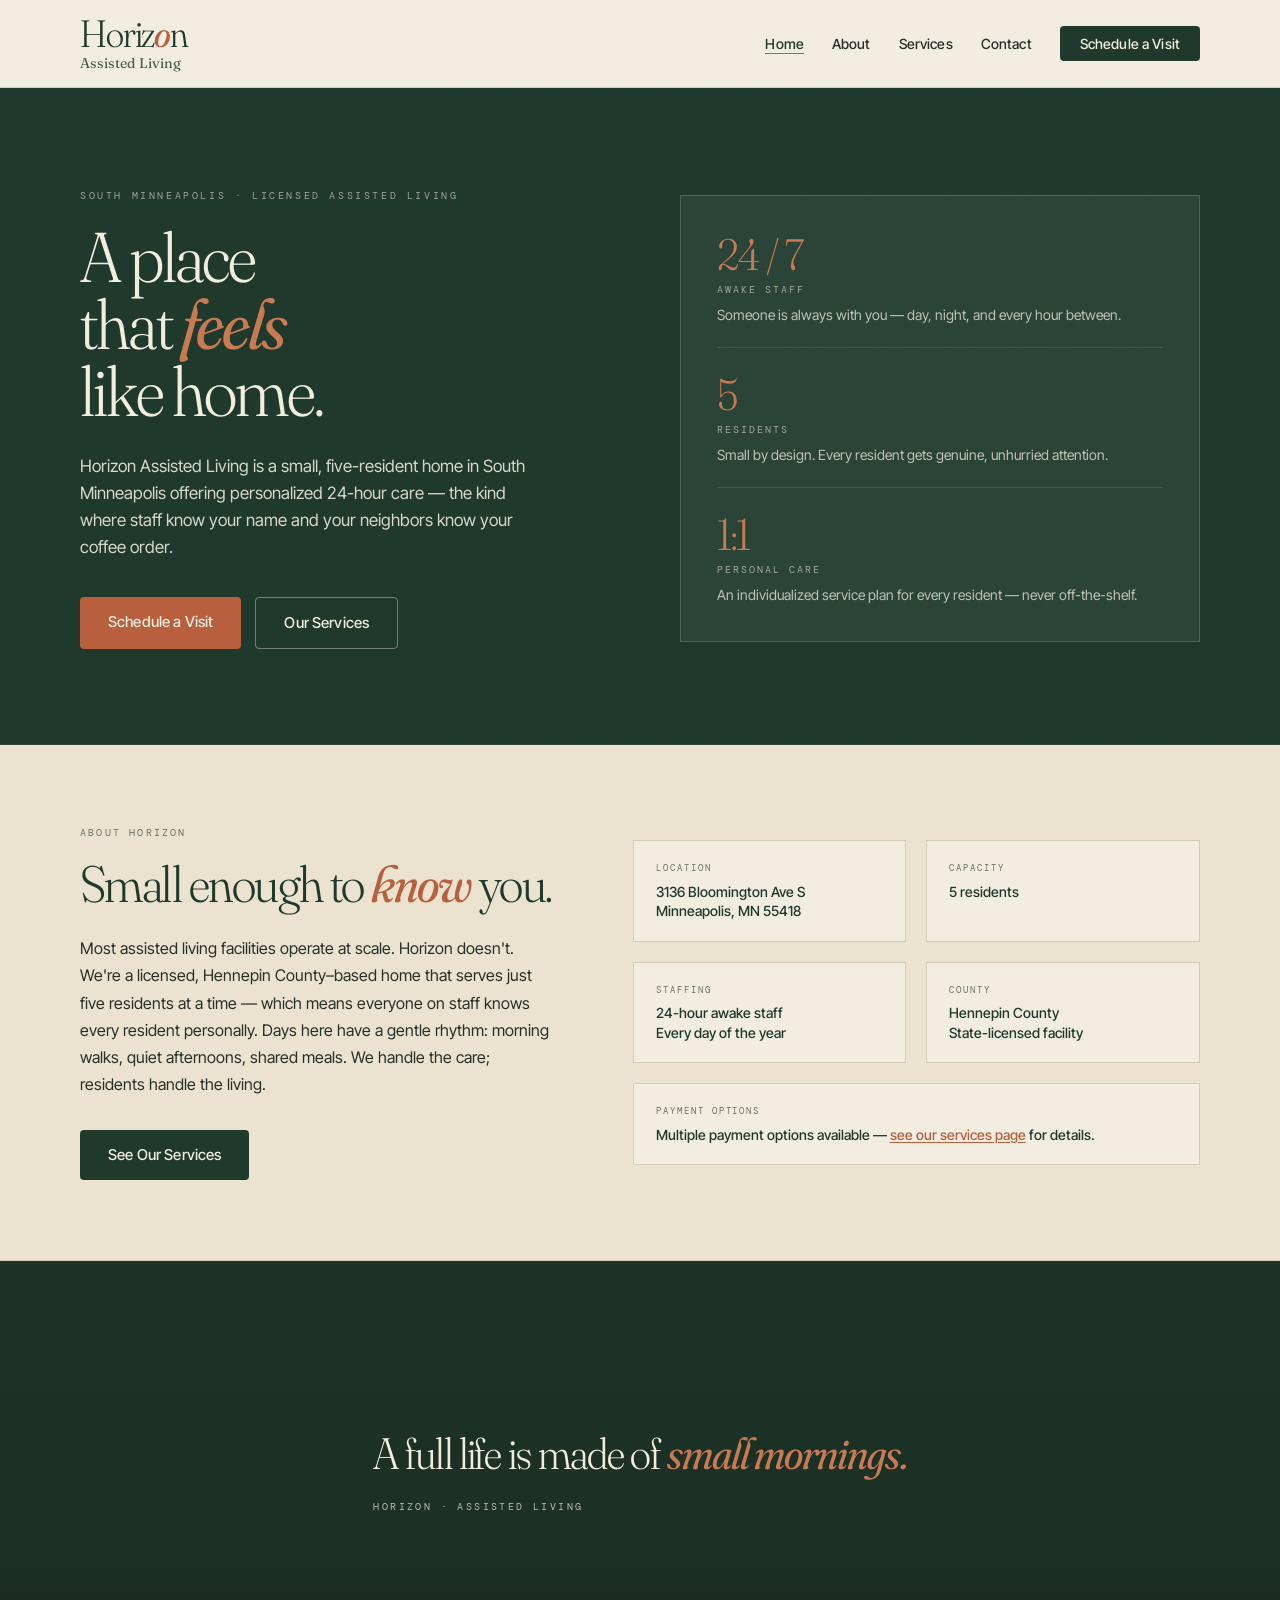
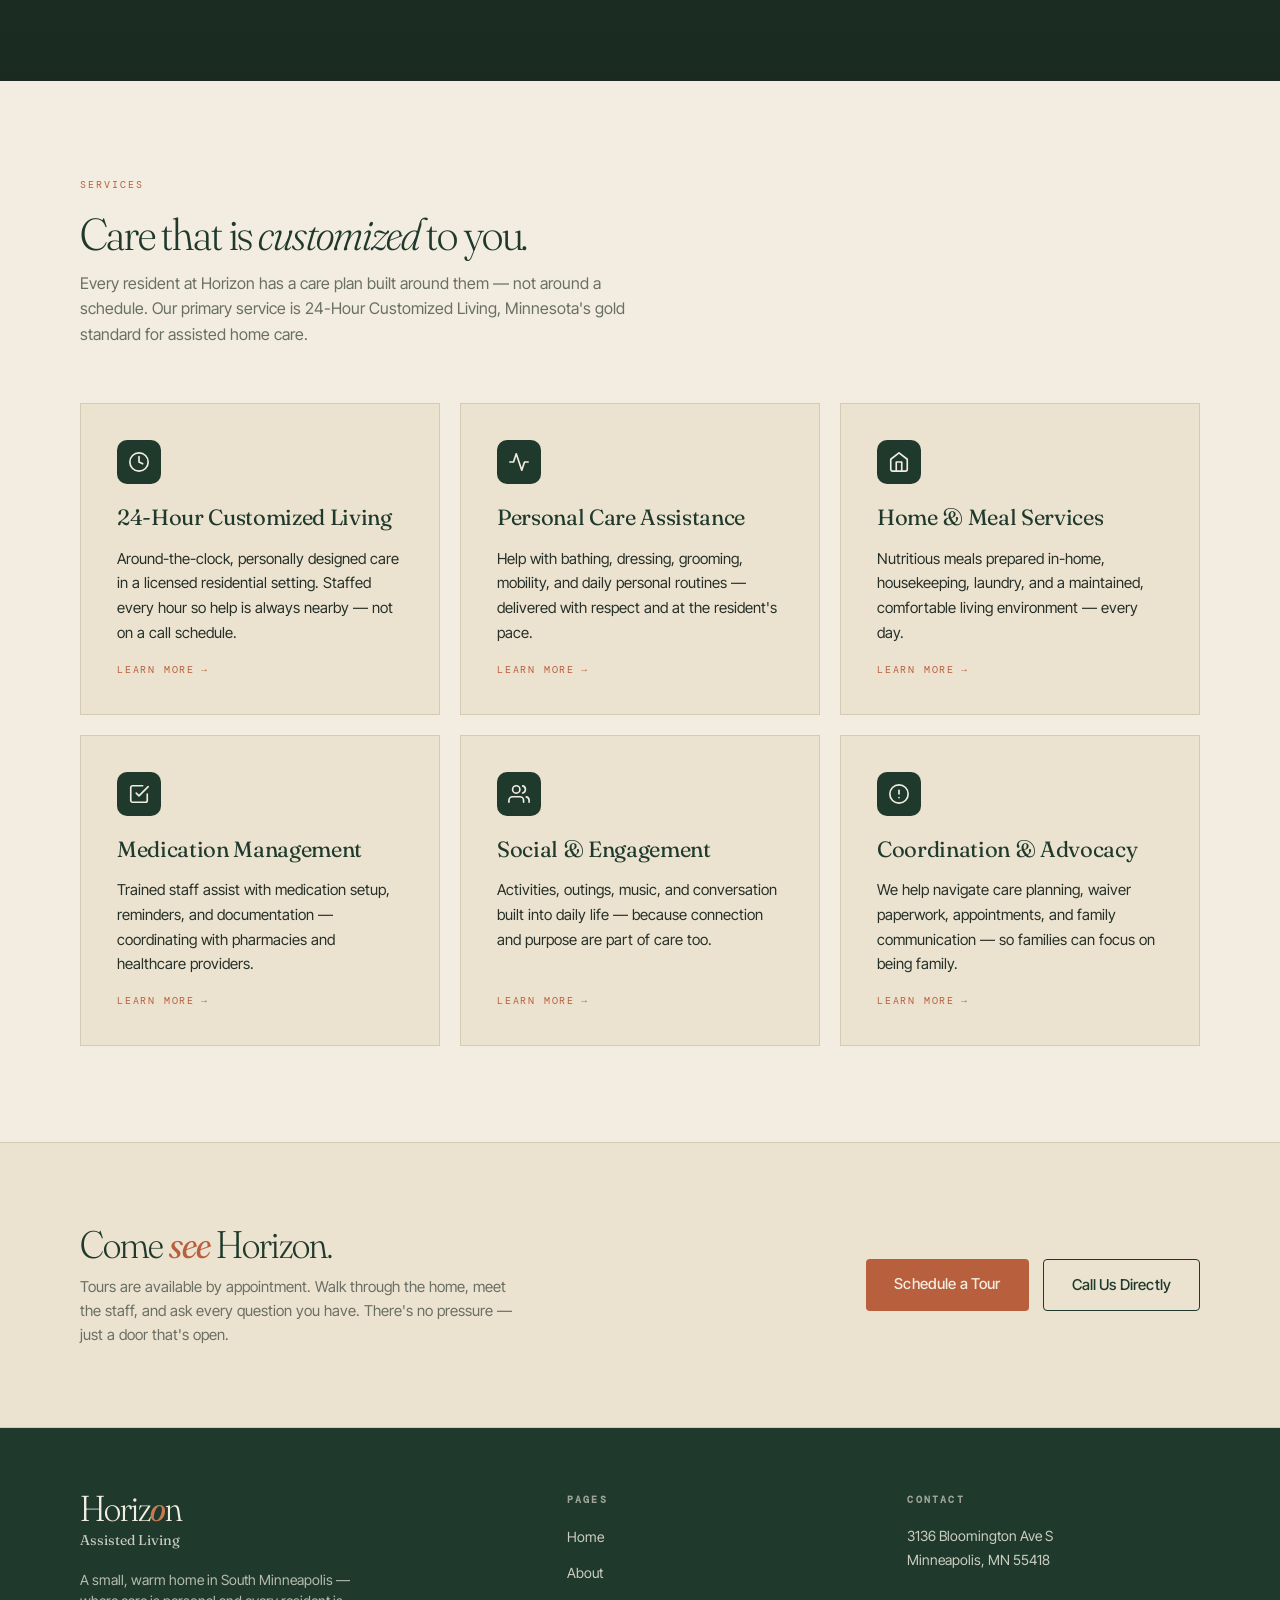
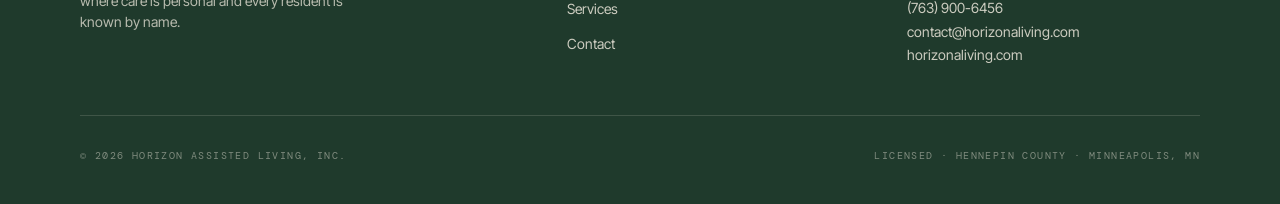
==== index.html @ 4b6ddafa "Horizon Assisted Living website — home, about, services, contact" ====
<!doctype html>
<html lang="en">
<head>
  <meta charset="utf-8" />
  <meta name="viewport" content="width=device-width, initial-scale=1" />

  <!-- Primary Meta Tags -->
  <title>Horizon Assisted Living | 24-Hour Care · South Minneapolis</title>
  <meta name="description" content="Small assisted living home in South Minneapolis offering 24-hour customized care for 5 residents. Licensed, accepting CADI, EW, BI waivers and private pay. Schedule a tour today." />
  <meta name="keywords" content="assisted living Minneapolis, assisted living South Minneapolis, 24 hour customized living, CADI waiver assisted living, Elderly Waiver Minneapolis, Brain Injury waiver assisted living, small assisted living home, Hennepin County assisted living, senior care Minneapolis" />
  <meta name="author" content="Horizon Assisted Living" />
  <meta name="robots" content="index, follow, max-image-preview:large" />
  <link rel="canonical" href="https://horizonaliving.com/" />

  <!-- Open Graph / Facebook -->
  <meta property="og:type" content="website" />
  <meta property="og:url" content="https://horizonaliving.com/" />
  <meta property="og:title" content="Horizon Assisted Living — A Place Called Home in South Minneapolis" />
  <meta property="og:description" content="A small, licensed assisted living home in South Minneapolis. 24-hour customized living for 5 residents with personalized care. CADI, EW, BI waivers accepted." />
  <meta property="og:image" content="https://horizonaliving.com/og-image.jpg" />
  <meta property="og:image:width" content="1200" />
  <meta property="og:image:height" content="630" />
  <meta property="og:locale" content="en_US" />
  <meta property="og:site_name" content="Horizon Assisted Living" />

  <!-- Twitter -->
  <meta name="twitter:card" content="summary_large_image" />
  <meta name="twitter:url" content="https://horizonaliving.com/" />
  <meta name="twitter:title" content="Horizon Assisted Living — A Place Called Home" />
  <meta name="twitter:description" content="Small, licensed assisted living home in South Minneapolis. 24-hour customized care for 5 residents." />
  <meta name="twitter:image" content="https://horizonaliving.com/og-image.jpg" />

  <!-- Geo tags for local SEO -->
  <meta name="geo.region" content="US-MN" />
  <meta name="geo.placename" content="Minneapolis, Minnesota" />
  <meta name="geo.position" content="44.9778;-93.2650" />
  <meta name="ICBM" content="44.9778, -93.2650" />

  <!-- Theme color -->
  <meta name="theme-color" content="#1F3A2C" />

  <!-- Performance: preconnect to critical origins -->
  <link rel="preconnect" href="https://fonts.googleapis.com" />
  <link rel="preconnect" href="https://fonts.gstatic.com" crossorigin />
  <link rel="preconnect" href="https://images.unsplash.com" crossorigin />
  <link href="https://fonts.googleapis.com/css2?family=Fraunces:ital,opsz,wght@0,9..144,300;0,9..144,400;1,9..144,400&family=Inter+Tight:wght@300;400;500;600&family=DM+Mono:wght@400;500&display=swap" rel="stylesheet" />

  <link rel="stylesheet" href="css/styles.css" />
  <link rel="icon" href="data:image/svg+xml,<svg xmlns='http://www.w3.org/2000/svg' viewBox='0 0 32 32'><rect width='32' height='32' rx='6' fill='%231F3A2C'/><text x='50%25' y='50%25' dominant-baseline='central' text-anchor='middle' font-family='serif' font-size='14' font-weight='300' fill='%23F3EDE1' letter-spacing='-0.04em'>H<tspan font-style='italic' fill='%23C87A52'>A</tspan>L</text></svg>" />

  <!-- Schema.org Structured Data — LocalBusiness / AssistedLiving -->
  <script type="application/ld+json">
  {
    "@context": "https://schema.org",
    "@type": ["LocalBusiness", "MedicalBusiness"],
    "@id": "https://horizonaliving.com/#business",
    "name": "Horizon Assisted Living",
    "alternateName": "Horizon Assisted Living Inc.",
    "description": "A small, licensed assisted living home in South Minneapolis, Minnesota, offering 24-hour customized living services. Serving 5 residents with personalized, around-the-clock care. Accepting CADI, Elderly Waiver (EW), Brain Injury Waiver (BI), long-term care insurance, and private pay.",
    "url": "https://horizonaliving.com/",
    "telephone": "+1-763-900-6456",
    "email": "contact@horizonaliving.com",
    "priceRange": "$$",
    "image": "https://horizonaliving.com/og-image.jpg",
    "logo": "https://horizonaliving.com/logo.png",
    "address": {
      "@type": "PostalAddress",
      "streetAddress": "3136 Bloomington Ave S",
      "addressLocality": "Minneapolis",
      "addressRegion": "MN",
      "postalCode": "55418",
      "addressCountry": "US"
    },
    "geo": {
      "@type": "GeoCoordinates",
      "latitude": 44.9778,
      "longitude": -93.2650
    },
    "areaServed": [
      { "@type": "City", "name": "Minneapolis" },
      { "@type": "AdministrativeArea", "name": "Hennepin County" },
      { "@type": "State", "name": "Minnesota" }
    ],
    "openingHoursSpecification": [
      {
        "@type": "OpeningHoursSpecification",
        "dayOfWeek": ["Monday","Tuesday","Wednesday","Thursday","Friday","Saturday","Sunday"],
        "opens": "00:00",
        "closes": "23:59",
        "description": "24-hour staffing. Office inquiries Monday–Friday 8 AM – 5 PM."
      }
    ],
    "makesOffer": [
      {
        "@type": "Offer",
        "itemOffered": {
          "@type": "Service",
          "name": "24-Hour Customized Living",
          "description": "Around-the-clock, individualized assisted living care in a small licensed residential setting. Includes personal care, medication management, meals, housekeeping, and health monitoring."
        }
      }
    ],
    "paymentAccepted": "CADI Waiver, Elderly Waiver, Brain Injury Waiver, Long-Term Care Insurance, Private Pay",
    "sameAs": [
      "https://horizonaliving.com/"
    ]
  }
  </script>

  <!-- Breadcrumbs Schema -->
  <script type="application/ld+json">
  {
    "@context": "https://schema.org",
    "@type": "BreadcrumbList",
    "itemListElement": [
      {
        "@type": "ListItem",
        "position": 1,
        "name": "Home",
        "item": "https://horizonaliving.com/"
      }
    ]
  }
  </script>
</head>
<body class="page-body">

  <!-- ============ NAV ============ -->
  <nav class="nav">
    <div class="container">
      <a href="index.html" class="nav-logo" aria-label="Horizon Assisted Living — home">
        <div class="word">Horiz<em>o</em>n</div>
        <div class="sub">Assisted Living</div>
      </a>
      <ul class="nav-links" id="nav-links">
        <li><a href="index.html" class="active">Home</a></li>
        <li><a href="about.html">About</a></li>
        <li><a href="services.html">Services</a></li>
        <li><a href="contact.html">Contact</a></li>
        <li><a href="contact.html" class="nav-cta">Schedule a Visit</a></li>
      </ul>
      <button class="nav-toggle" id="nav-toggle" aria-label="Toggle menu" aria-expanded="false">
        <svg viewBox="0 0 24 24" fill="none" stroke="currentColor" stroke-width="2" stroke-linecap="round">
          <line x1="3" y1="6" x2="21" y2="6"/>
          <line x1="3" y1="12" x2="21" y2="12"/>
          <line x1="3" y1="18" x2="21" y2="18"/>
        </svg>
      </button>
    </div>
  </nav>

  <!-- ============ HERO ============ -->
  <section class="hero">
    <div class="container">
      <div class="hero-inner">
        <div>
          <div class="hero-eyebrow">South Minneapolis · Licensed Assisted Living</div>
          <h1>A place<br/>that <em>feels</em><br/>like home.</h1>
          <p class="hero-body">Horizon Assisted Living is a small, five-resident home in South Minneapolis offering personalized 24-hour care — the kind where staff know your name and your neighbors know your coffee order.</p>
          <div class="hero-actions">
            <a href="contact.html" class="btn btn-primary">Schedule a Visit</a>
            <a href="services.html" class="btn btn-outline" style="border-color:rgba(243,237,225,0.4);color:var(--bone)">Our Services</a>
          </div>
        </div>
        <div class="hero-card">
          <div class="hero-stat">
            <div class="number">24 / 7</div>
            <div class="label">Awake Staff</div>
            <div class="desc">Someone is always with you — day, night, and every hour between.</div>
          </div>
          <div class="hero-stat">
            <div class="number">5</div>
            <div class="label">Residents</div>
            <div class="desc">Small by design. Every resident gets genuine, unhurried attention.</div>
          </div>
          <div class="hero-stat">
            <div class="number">1:1</div>
            <div class="label">Personal Care</div>
            <div class="desc">An individualized service plan for every resident — never off-the-shelf.</div>
          </div>
        </div>
      </div>
    </div>
  </section>

  <!-- ============ ABOUT STRIP ============ -->
  <section class="about-strip">
    <div class="container">
      <div class="about-grid">
        <div>
          <div class="eyebrow" style="margin-bottom:16px">About Horizon</div>
          <h2 class="about-heading">Small enough to <em>know</em> you.</h2>
          <p class="about-body">Most assisted living facilities operate at scale. Horizon doesn't. We're a licensed, Hennepin County–based home that serves just five residents at a time — which means everyone on staff knows every resident personally. Days here have a gentle rhythm: morning walks, quiet afternoons, shared meals. We handle the care; residents handle the living.</p>
          <a href="services.html" class="btn btn-forest">See Our Services</a>
        </div>
        <div class="about-details">
          <div class="detail-block">
            <div class="d-label">Location</div>
            <div class="d-val">3136 Bloomington Ave S<br/>Minneapolis, MN 55418</div>
          </div>
          <div class="detail-block">
            <div class="d-label">Capacity</div>
            <div class="d-val">5 residents</div>
          </div>
          <div class="detail-block">
            <div class="d-label">Staffing</div>
            <div class="d-val">24-hour awake staff<br/>Every day of the year</div>
          </div>
          <div class="detail-block">
            <div class="d-label">County</div>
            <div class="d-val">Hennepin County<br/>State-licensed facility</div>
          </div>
          <div class="detail-block" style="grid-column:span 2">
            <div class="d-label">Payment Options</div>
            <div class="d-val">Multiple payment options available — <a href="services.html#waivers" style="color:var(--terracotta);text-decoration:underline;text-underline-offset:2px">see our services page</a> for details.</div>
          </div>
        </div>
      </div>
    </div>
  </section>

  <!-- ============ FEATURE PHOTO ============ -->
  <section class="photo-feature" aria-label="Horizon's approach to care">
    <div class="container">
      <p class="feature-quote">A full life is made of <em>small mornings.</em></p>
      <p class="feature-attr">Horizon · Assisted Living</p>
    </div>
  </section>

  <!-- ============ SERVICES ============ -->
  <section class="services-section">
    <div class="container">
      <div class="section-label">
        <span class="num">Services</span>
      </div>
      <h2 class="section-title">Care that is <em>customized</em> to you.</h2>
      <p class="section-sub">Every resident at Horizon has a care plan built around them — not around a schedule. Our primary service is 24-Hour Customized Living, Minnesota's gold standard for assisted home care.</p>
      <div class="services-grid">

        <div class="service-card">
          <div class="sc-icon">
            <svg viewBox="0 0 24 24" fill="none" stroke="#F3EDE1" stroke-width="1.8" stroke-linecap="round" stroke-linejoin="round">
              <circle cx="12" cy="12" r="10"/>
              <polyline points="12 6 12 12 16 14"/>
            </svg>
          </div>
          <h3>24-Hour Customized Living</h3>
          <p>Around-the-clock, personally designed care in a licensed residential setting. Staffed every hour so help is always nearby — not on a call schedule.</p>
          <a href="services.html" class="sc-link">Learn more <span>→</span></a>
        </div>

        <div class="service-card">
          <div class="sc-icon">
            <svg viewBox="0 0 24 24" fill="none" stroke="#F3EDE1" stroke-width="1.8" stroke-linecap="round" stroke-linejoin="round">
              <path d="M22 12h-4l-3 9L9 3l-3 9H2"/>
            </svg>
          </div>
          <h3>Personal Care Assistance</h3>
          <p>Help with bathing, dressing, grooming, mobility, and daily personal routines — delivered with respect and at the resident's pace.</p>
          <a href="services.html" class="sc-link">Learn more <span>→</span></a>
        </div>

        <div class="service-card">
          <div class="sc-icon">
            <svg viewBox="0 0 24 24" fill="none" stroke="#F3EDE1" stroke-width="1.8" stroke-linecap="round" stroke-linejoin="round">
              <path d="M3 9l9-7 9 7v11a2 2 0 0 1-2 2H5a2 2 0 0 1-2-2z"/>
              <polyline points="9 22 9 12 15 12 15 22"/>
            </svg>
          </div>
          <h3>Home & Meal Services</h3>
          <p>Nutritious meals prepared in-home, housekeeping, laundry, and a maintained, comfortable living environment — every day.</p>
          <a href="services.html" class="sc-link">Learn more <span>→</span></a>
        </div>

        <div class="service-card">
          <div class="sc-icon">
            <svg viewBox="0 0 24 24" fill="none" stroke="#F3EDE1" stroke-width="1.8" stroke-linecap="round" stroke-linejoin="round">
              <path d="M9 11l3 3L22 4"/>
              <path d="M21 12v7a2 2 0 0 1-2 2H5a2 2 0 0 1-2-2V5a2 2 0 0 1 2-2h11"/>
            </svg>
          </div>
          <h3>Medication Management</h3>
          <p>Trained staff assist with medication setup, reminders, and documentation — coordinating with pharmacies and healthcare providers.</p>
          <a href="services.html" class="sc-link">Learn more <span>→</span></a>
        </div>

        <div class="service-card">
          <div class="sc-icon">
            <svg viewBox="0 0 24 24" fill="none" stroke="#F3EDE1" stroke-width="1.8" stroke-linecap="round" stroke-linejoin="round">
              <path d="M17 21v-2a4 4 0 0 0-4-4H5a4 4 0 0 0-4 4v2"/>
              <circle cx="9" cy="7" r="4"/>
              <path d="M23 21v-2a4 4 0 0 0-3-3.87"/>
              <path d="M16 3.13a4 4 0 0 1 0 7.75"/>
            </svg>
          </div>
          <h3>Social & Engagement</h3>
          <p>Activities, outings, music, and conversation built into daily life — because connection and purpose are part of care too.</p>
          <a href="services.html" class="sc-link">Learn more <span>→</span></a>
        </div>

        <div class="service-card">
          <div class="sc-icon">
            <svg viewBox="0 0 24 24" fill="none" stroke="#F3EDE1" stroke-width="1.8" stroke-linecap="round" stroke-linejoin="round">
              <circle cx="12" cy="12" r="10"/>
              <line x1="12" y1="8" x2="12" y2="12"/>
              <line x1="12" y1="16" x2="12.01" y2="16"/>
            </svg>
          </div>
          <h3>Coordination & Advocacy</h3>
          <p>We help navigate care planning, waiver paperwork, appointments, and family communication — so families can focus on being family.</p>
          <a href="services.html" class="sc-link">Learn more <span>→</span></a>
        </div>

      </div>
    </div>
  </section>

  <!-- ============ CTA ============ -->
  <section class="cta-band">
    <div class="container">
      <div class="cta-band-inner">
        <div>
          <h2>Come <em>see</em> Horizon.</h2>
          <p>Tours are available by appointment. Walk through the home, meet the staff, and ask every question you have. There's no pressure — just a door that's open.</p>
        </div>
        <div class="cta-band-actions">
          <a href="contact.html" class="btn btn-primary">Schedule a Tour</a>
          <a href="tel:7639006456" class="btn btn-outline">Call Us Directly</a>
        </div>
      </div>
    </div>
  </section>

  <!-- ============ FOOTER ============ -->
  <footer class="site-footer">
    <div class="container">
      <div class="footer-grid">
        <div class="footer-logo">
          <div class="word">Horiz<em>o</em>n</div>
          <div class="sub">Assisted Living</div>
          <p class="tagline">A small, warm home in South Minneapolis — where care is personal and every resident is known by name.</p>
        </div>
        <div class="footer-col">
          <h4>Pages</h4>
          <ul>
            <li><a href="index.html">Home</a></li>
            <li><a href="about.html">About</a></li>
            <li><a href="services.html">Services</a></li>
            <li><a href="contact.html">Contact</a></li>
          </ul>
        </div>
        <div class="footer-col">
          <h4>Contact</h4>
          <address>
            3136 Bloomington Ave S<br/>
            Minneapolis, MN 55418<br/>
            <br/>
            <a href="tel:7639006456">(763) 900-6456</a><br/>
            <a href="mailto:contact@horizonaliving.com">contact@horizonaliving.com</a><br/>
            <a href="https://horizonaliving.com">horizonaliving.com</a>
          </address>
        </div>
      </div>
      <div class="footer-bottom">
        <span>© 2026 Horizon Assisted Living, Inc.</span>
        <span>Licensed · Hennepin County · Minneapolis, MN</span>
      </div>
    </div>
  </footer>

  <script src="js/main.js"></script>
</body>
</html>
---- css/styles.css ----
/* ============================================================
   Horizon Assisted Living — Shared Styles
   ============================================================ */

/* Fonts loaded via <link> in HTML head for performance */

/* ——— Tokens ——— */
:root {
  --forest:     #1F3A2C;
  --forest-2:   #2A4D3A;
  --moss:       #5F7A5F;
  --sage:       #8AA084;
  --terracotta: #B85F3D;
  --clay:       #C87A52;
  --bone:       #F3EDE1;
  --cream:      #EBE2CF;
  --sand:       #DDCEB1;
  --ink:        #17201A;
  --char:       #263028;
  --mute:       #6A6F64;
  --line:       #D5CAB4;

  --font-display: 'Fraunces', serif;
  --font-body:    'Inter Tight', system-ui, sans-serif;
  --font-mono:    'DM Mono', monospace;
  --display-opsz: "opsz" 144, "SOFT" 50;

  --radius: 4px;
  --max-w: 1200px;
  --nav-h: 88px;
}

/* ——— Reset ——— */
*, *::before, *::after { box-sizing: border-box; margin: 0; padding: 0; }
html { scroll-behavior: smooth; }
body {
  font-family: var(--font-body);
  background: var(--bone);
  color: var(--ink);
  -webkit-font-smoothing: antialiased;
  line-height: 1.6;
}
img { display: block; max-width: 100%; }
a { color: inherit; text-decoration: none; }

/* ——— Layout ——— */
.container {
  max-width: var(--max-w);
  margin: 0 auto;
  padding: 0 40px;
}

/* ——— Nav ——— */
.nav {
  position: fixed;
  top: 0; left: 0; right: 0;
  height: var(--nav-h);
  background: var(--bone);
  border-bottom: 1px solid var(--line);
  z-index: 100;
  display: flex;
  align-items: center;
}
.nav .container {
  width: 100%;
  display: flex;
  align-items: center;
  justify-content: space-between;
}
.nav-logo {
  display: flex;
  flex-direction: column;
  align-items: flex-start;
  line-height: 1;
  color: var(--forest);
}
.nav-logo .word {
  font-family: var(--font-display);
  font-weight: 300;
  font-size: 38px;
  letter-spacing: -0.03em;
  font-variation-settings: var(--display-opsz);
  line-height: 0.9;
}
.nav-logo .word em {
  font-style: italic;
  font-weight: 400;
  color: var(--terracotta);
}
.nav-logo .sub {
  font-family: var(--font-display);
  font-weight: 400;
  font-size: 14px;
  letter-spacing: 0.005em;
  opacity: 0.82;
  margin-top: 4px;
}
.nav-links {
  display: flex;
  align-items: center;
  gap: 28px;
  list-style: none;
}
.nav-links a {
  font-size: 14px;
  font-weight: 500;
  letter-spacing: 0.01em;
  color: var(--char);
  transition: color 0.15s;
}
.nav-links a:hover,
.nav-links a.active { color: var(--forest); }
.nav-links a.active {
  border-bottom: 1.5px solid var(--terracotta);
  padding-bottom: 1px;
}
.nav-cta {
  background: var(--forest);
  color: var(--bone) !important;
  padding: 9px 20px;
  border-radius: var(--radius);
  font-weight: 500;
  font-size: 14px;
  transition: background 0.15s;
}
.nav-cta:hover { background: var(--forest-2) !important; color: var(--bone); }

/* ——— Page offset ——— */
.page-body { padding-top: var(--nav-h); }

/* ——— Eyebrow / label ——— */
.eyebrow {
  font-family: var(--font-mono);
  font-size: 10px;
  letter-spacing: 0.22em;
  text-transform: uppercase;
  color: var(--mute);
}

/* ——— Buttons ——— */
.btn {
  display: inline-block;
  font-family: var(--font-body);
  font-weight: 500;
  font-size: 15px;
  letter-spacing: 0.01em;
  padding: 13px 28px;
  border-radius: var(--radius);
  transition: background 0.15s, color 0.15s;
  cursor: pointer;
  border: none;
}
.btn-primary {
  background: var(--terracotta);
  color: var(--bone);
}
.btn-primary:hover { background: #a35234; }
.btn-forest {
  background: var(--forest);
  color: var(--bone);
}
.btn-forest:hover { background: var(--forest-2); }
.btn-outline {
  background: transparent;
  border: 1.5px solid var(--forest);
  color: var(--forest);
}
.btn-outline:hover { background: var(--forest); color: var(--bone); }

/* ——— Section headings ——— */
.section-label {
  display: flex;
  align-items: center;
  gap: 14px;
  margin-bottom: 16px;
}
.section-label .num {
  font-family: var(--font-mono);
  font-size: 10px;
  letter-spacing: 0.2em;
  text-transform: uppercase;
  color: var(--terracotta);
}

/* ——— Footer ——— */
.site-footer {
  background: var(--forest);
  color: var(--bone);
  padding: 64px 0 40px;
  margin-top: 0;
}
.footer-grid {
  display: grid;
  grid-template-columns: 1.5fr 1fr 1fr;
  gap: 48px;
  padding-bottom: 48px;
  border-bottom: 1px solid rgba(243,237,225,0.15);
  margin-bottom: 32px;
}
.footer-logo .word {
  font-family: var(--font-display);
  font-weight: 300;
  font-variation-settings: var(--display-opsz);
  font-size: 36px;
  letter-spacing: -0.03em;
  line-height: 0.9;
}
.footer-logo .word em {
  font-style: italic;
  font-weight: 400;
  color: var(--clay);
}
.footer-logo .sub {
  font-family: var(--font-display);
  font-weight: 400;
  font-size: 14px;
  margin-top: 4px;
  opacity: 0.82;
}
.footer-logo .tagline {
  font-family: 'Inter Tight', sans-serif;
  font-size: 14px;
  line-height: 1.5;
  opacity: 0.72;
  margin-top: 18px;
  max-width: 280px;
}
.footer-col h4 {
  font-family: var(--font-mono);
  font-size: 10px;
  letter-spacing: 0.22em;
  text-transform: uppercase;
  opacity: 0.6;
  margin-bottom: 16px;
}
.footer-col ul { list-style: none; }
.footer-col ul li { margin-bottom: 10px; }
.footer-col ul a {
  font-size: 14px;
  opacity: 0.82;
  transition: opacity 0.15s;
}
.footer-col ul a:hover { opacity: 1; }
.footer-col address {
  font-style: normal;
  font-size: 14px;
  line-height: 1.7;
  opacity: 0.82;
}
.footer-col address a { opacity: 1; }
.footer-bottom {
  display: flex;
  justify-content: space-between;
  align-items: center;
  font-family: var(--font-mono);
  font-size: 10px;
  letter-spacing: 0.14em;
  text-transform: uppercase;
  opacity: 0.45;
}

/* ——— Hero (homepage) ——— */
.hero {
  background: var(--forest);
  color: var(--bone);
  padding: 100px 0 96px;
  position: relative;
  overflow: hidden;
}
.hero::before {
  content: "";
  position: absolute;
  inset: 0;
  background-image:
    linear-gradient(90deg, var(--forest) 35%, rgba(31,58,44,0.82) 55%, rgba(31,58,44,0.5) 100%),
    url('https://images.unsplash.com/photo-1470229722913-7c0e2dbbafd3?w=1600&auto=format&fit=crop&q=80');
  background-size: cover;
  background-position: center right;
  opacity: 1;
  z-index: 0;
}
.hero > .container { position: relative; z-index: 1; }
.hero::after {
  content: "";
  position: absolute;
  bottom: 0; left: 0; right: 0;
  height: 1px;
  background: rgba(243,237,225,0.1);
  z-index: 1;
}
.hero-inner {
  display: grid;
  grid-template-columns: 1fr 1fr;
  gap: 80px;
  align-items: center;
}
.hero-eyebrow {
  font-family: var(--font-mono);
  font-size: 10px;
  letter-spacing: 0.26em;
  text-transform: uppercase;
  opacity: 0.6;
  margin-bottom: 20px;
}
.hero h1 {
  font-family: var(--font-display);
  font-weight: 300;
  font-variation-settings: var(--display-opsz);
  font-size: clamp(52px, 5.5vw, 80px);
  letter-spacing: -0.03em;
  line-height: 0.95;
  margin-bottom: 28px;
}
.hero h1 em {
  font-style: italic;
  font-weight: 400;
  color: var(--clay);
}
.hero-body {
  font-size: 17px;
  line-height: 1.6;
  opacity: 0.88;
  max-width: 460px;
  margin-bottom: 36px;
}
.hero-actions {
  display: flex;
  gap: 14px;
  flex-wrap: wrap;
}
.hero-card {
  background: rgba(255,255,255,0.05);
  border: 1px solid rgba(243,237,225,0.18);
  padding: 36px;
  display: flex;
  flex-direction: column;
  gap: 24px;
}
.hero-stat {
  padding-bottom: 22px;
  border-bottom: 1px solid rgba(243,237,225,0.12);
}
.hero-stat:last-child { border-bottom: none; padding-bottom: 0; }
.hero-stat .number {
  font-family: var(--font-display);
  font-weight: 300;
  font-size: 44px;
  letter-spacing: -0.03em;
  line-height: 1;
  color: var(--clay);
  font-variation-settings: var(--display-opsz);
}
.hero-stat .label {
  font-family: var(--font-mono);
  font-size: 10px;
  letter-spacing: 0.2em;
  text-transform: uppercase;
  opacity: 0.6;
  margin-top: 6px;
}
.hero-stat .desc {
  font-size: 14px;
  opacity: 0.75;
  margin-top: 6px;
  line-height: 1.5;
}

/* ——— About strip (homepage) ——— */
.about-strip {
  background: var(--cream);
  border-bottom: 1px solid var(--line);
  padding: 80px 0;
}
.about-grid {
  display: grid;
  grid-template-columns: 1fr 1.2fr;
  gap: 80px;
  align-items: center;
}
/* ——— Feature photo banner ——— */
.photo-feature {
  position: relative;
  min-height: 420px;
  background-color: var(--forest);
  background-image:
    linear-gradient(180deg, rgba(23,32,26,0.28) 0%, rgba(23,32,26,0.38) 65%, rgba(23,32,26,0.62) 100%),
    url('https://images.unsplash.com/photo-1519974719765-e6559eac2575?w=1800&auto=format&fit=crop&q=80');
  background-size: cover;
  background-position: center 35%;
  display: flex;
  align-items: center;
  color: var(--bone);
  overflow: hidden;
}
.photo-feature .container {
  padding-top: 72px;
  padding-bottom: 72px;
}
.photo-feature .feature-quote {
  max-width: 720px;
  font-family: var(--font-display);
  font-weight: 300;
  font-variation-settings: var(--display-opsz);
  font-size: clamp(28px, 3.5vw, 44px);
  letter-spacing: -0.025em;
  line-height: 1.15;
  margin-bottom: 20px;
}
.photo-feature .feature-quote em {
  font-style: italic;
  font-weight: 400;
  color: var(--clay);
}
.photo-feature .feature-attr {
  font-family: var(--font-mono);
  font-size: 10px;
  letter-spacing: 0.24em;
  text-transform: uppercase;
  opacity: 0.75;
}

/* ——— Contact page side photo ——— */
.contact-photo {
  position: relative;
  width: 100%;
  aspect-ratio: 4/5;
  min-height: 360px;
  background-color: var(--sand);
  background-image:
    linear-gradient(180deg, rgba(23,32,26,0) 60%, rgba(23,32,26,0.5) 100%),
    url('https://images.unsplash.com/photo-1501117716987-c8e1ecb210ae?w=1000&auto=format&fit=crop&q=80');
  background-size: cover;
  background-position: center;
  border: 1px solid var(--line);
  display: flex;
  align-items: flex-end;
  color: var(--bone);
  padding: 28px;
}
.contact-photo .cp-quote {
  font-family: var(--font-display);
  font-style: italic;
  font-weight: 400;
  font-variation-settings: var(--display-opsz);
  font-size: 22px;
  line-height: 1.3;
  text-shadow: 0 2px 20px rgba(23,32,26,0.85);
}
.about-heading {
  font-family: var(--font-display);
  font-weight: 300;
  font-variation-settings: var(--display-opsz);
  font-size: clamp(36px, 4vw, 56px);
  letter-spacing: -0.03em;
  line-height: 1.05;
  color: var(--forest);
  margin-bottom: 24px;
}
.about-heading em {
  font-style: italic;
  font-weight: 400;
  color: var(--terracotta);
}
.about-body {
  font-size: 16px;
  line-height: 1.7;
  color: var(--char);
  margin-bottom: 32px;
}
.about-details {
  display: grid;
  grid-template-columns: 1fr 1fr;
  gap: 20px;
}
.detail-block {
  background: var(--bone);
  border: 1px solid var(--line);
  padding: 20px 22px;
}
.detail-block .d-label {
  font-family: var(--font-mono);
  font-size: 9px;
  letter-spacing: 0.22em;
  text-transform: uppercase;
  color: var(--mute);
  margin-bottom: 6px;
}
.detail-block .d-val {
  font-size: 14px;
  font-weight: 500;
  color: var(--forest);
  line-height: 1.4;
}

/* ——— Services preview (homepage) ——— */
.services-section {
  padding: 96px 0;
  background: var(--bone);
}
.services-section .section-title {
  font-family: var(--font-display);
  font-weight: 300;
  font-variation-settings: var(--display-opsz);
  font-size: clamp(32px, 3.5vw, 48px);
  letter-spacing: -0.025em;
  color: var(--forest);
  line-height: 1.1;
  margin-bottom: 12px;
}
.services-section .section-sub {
  font-size: 16px;
  color: var(--mute);
  max-width: 560px;
  line-height: 1.6;
  margin-bottom: 56px;
}
.service-card {
  background: var(--cream);
  border: 1px solid var(--line);
  padding: 36px;
  display: flex;
  flex-direction: column;
  gap: 16px;
  transition: border-color 0.2s;
}
.service-card:hover { border-color: var(--moss); }
.service-card .sc-icon {
  width: 44px;
  height: 44px;
  background: var(--forest);
  border-radius: 10px;
  display: flex;
  align-items: center;
  justify-content: center;
  margin-bottom: 4px;
}
.service-card .sc-icon svg { width: 22px; height: 22px; }
.service-card h3 {
  font-family: var(--font-display);
  font-weight: 400;
  font-size: 22px;
  letter-spacing: -0.015em;
  color: var(--forest);
  line-height: 1.2;
}
.service-card p {
  font-size: 15px;
  line-height: 1.65;
  color: var(--char);
}
.service-card .sc-link {
  font-family: var(--font-mono);
  font-size: 10px;
  letter-spacing: 0.18em;
  text-transform: uppercase;
  color: var(--terracotta);
  margin-top: auto;
  display: flex;
  align-items: center;
  gap: 6px;
  transition: gap 0.15s;
}
.service-card:hover .sc-link { gap: 10px; }
.services-grid {
  display: grid;
  grid-template-columns: repeat(3, 1fr);
  gap: 20px;
}

/* ——— Waivers strip ——— */
.waivers-strip {
  background: var(--forest);
  color: var(--bone);
  padding: 64px 0;
}
.waivers-inner {
  display: grid;
  grid-template-columns: 1fr 2fr;
  gap: 64px;
  align-items: center;
}
.waivers-heading {
  font-family: var(--font-display);
  font-weight: 300;
  font-variation-settings: var(--display-opsz);
  font-size: 38px;
  letter-spacing: -0.025em;
  line-height: 1.05;
}
.waivers-heading em {
  font-style: italic;
  font-weight: 400;
  color: var(--clay);
}
.waivers-sub {
  font-size: 15px;
  opacity: 0.75;
  line-height: 1.6;
  margin-top: 12px;
}
.waiver-tags {
  display: flex;
  flex-wrap: wrap;
  gap: 12px;
}
.waiver-tag {
  background: rgba(255,255,255,0.07);
  border: 1px solid rgba(243,237,225,0.22);
  padding: 14px 20px;
  display: flex;
  flex-direction: column;
  gap: 4px;
  min-width: 160px;
}
.waiver-tag .wt-code {
  font-family: var(--font-mono);
  font-size: 13px;
  letter-spacing: 0.12em;
  color: var(--clay);
}
.waiver-tag .wt-name {
  font-size: 13px;
  opacity: 0.82;
  line-height: 1.4;
}

/* ——— CTA band ——— */
.cta-band {
  background: var(--cream);
  border-top: 1px solid var(--line);
  border-bottom: 1px solid var(--line);
  padding: 80px 0;
}
.cta-band-inner {
  display: flex;
  align-items: center;
  justify-content: space-between;
  gap: 48px;
}
.cta-band h2 {
  font-family: var(--font-display);
  font-weight: 300;
  font-variation-settings: var(--display-opsz);
  font-size: clamp(30px, 3vw, 42px);
  letter-spacing: -0.025em;
  line-height: 1.1;
  color: var(--forest);
}
.cta-band h2 em {
  font-style: italic;
  font-weight: 400;
  color: var(--terracotta);
}
.cta-band p {
  font-size: 15px;
  color: var(--mute);
  margin-top: 10px;
  max-width: 440px;
  line-height: 1.6;
}
.cta-band-actions {
  display: flex;
  gap: 14px;
  flex-shrink: 0;
}

/* ——— Page hero (inner pages) ——— */
.page-hero {
  background: var(--forest);
  color: var(--bone);
  padding: 72px 0 64px;
  border-bottom: 1px solid rgba(243,237,225,0.1);
  position: relative;
  overflow: hidden;
}
.page-hero::before {
  content: "";
  position: absolute;
  inset: 0;
  background-image:
    linear-gradient(100deg, var(--forest) 42%, rgba(31,58,44,0.78) 65%, rgba(31,58,44,0.55) 100%);
  background-size: cover;
  background-position: center;
  z-index: 0;
}
.page-hero.services-hero::before {
  background-image:
    linear-gradient(100deg, var(--forest) 42%, rgba(31,58,44,0.78) 65%, rgba(31,58,44,0.55) 100%),
    url('https://images.unsplash.com/photo-1513161455079-7dc1de15ef3e?w=1600&auto=format&fit=crop&q=80');
  background-size: cover;
  background-position: center;
}
.page-hero.contact-hero::before {
  background-image:
    linear-gradient(100deg, var(--forest) 42%, rgba(31,58,44,0.78) 65%, rgba(31,58,44,0.55) 100%),
    url('https://images.unsplash.com/photo-1511497584788-876760111969?w=1600&auto=format&fit=crop&q=80');
  background-size: cover;
  background-position: center;
}
.page-hero > .container { position: relative; z-index: 1; }
.page-hero .ph-eyebrow {
  font-family: var(--font-mono);
  font-size: 10px;
  letter-spacing: 0.26em;
  text-transform: uppercase;
  opacity: 0.6;
  margin-bottom: 18px;
}
.page-hero h1 {
  font-family: var(--font-display);
  font-weight: 300;
  font-variation-settings: var(--display-opsz);
  font-size: clamp(42px, 5vw, 72px);
  letter-spacing: -0.03em;
  line-height: 0.95;
  margin-bottom: 22px;
}
.page-hero h1 em {
  font-style: italic;
  font-weight: 400;
  color: var(--clay);
}
.page-hero p {
  font-size: 18px;
  line-height: 1.6;
  opacity: 0.82;
  max-width: 600px;
}

/* ——— Services page specific ——— */
.services-main { padding: 80px 0 96px; }
.service-full-card {
  background: var(--cream);
  border: 1px solid var(--line);
  margin-bottom: 24px;
  overflow: hidden;
}
.sfc-header {
  background: var(--forest);
  color: var(--bone);
  padding: 32px 40px;
  display: flex;
  justify-content: space-between;
  align-items: center;
}
.sfc-header h2 {
  font-family: var(--font-display);
  font-weight: 300;
  font-variation-settings: var(--display-opsz);
  font-size: 32px;
  letter-spacing: -0.025em;
}
.sfc-header h2 em {
  font-style: italic;
  font-weight: 400;
  color: var(--clay);
}
.sfc-badge {
  font-family: var(--font-mono);
  font-size: 9px;
  letter-spacing: 0.22em;
  text-transform: uppercase;
  background: rgba(243,237,225,0.12);
  border: 1px solid rgba(243,237,225,0.25);
  padding: 6px 12px;
  white-space: nowrap;
}
.sfc-body {
  padding: 40px;
  display: grid;
  grid-template-columns: 1.1fr 1fr;
  gap: 48px;
}
.sfc-desc {
  font-size: 16px;
  line-height: 1.7;
  color: var(--char);
  margin-bottom: 24px;
}
.sfc-features {
  list-style: none;
  display: flex;
  flex-direction: column;
  gap: 12px;
}
.sfc-features li {
  display: flex;
  gap: 12px;
  align-items: flex-start;
  font-size: 15px;
  color: var(--char);
  line-height: 1.5;
}
.sfc-features li::before {
  content: "";
  width: 6px;
  height: 6px;
  border-radius: 50%;
  background: var(--terracotta);
  flex-shrink: 0;
  margin-top: 7px;
}
.sfc-aside {
  display: flex;
  flex-direction: column;
  gap: 16px;
}
.sfc-block {
  background: var(--bone);
  border: 1px solid var(--line);
  padding: 24px 26px;
}
.sfc-block h4 {
  font-family: var(--font-mono);
  font-size: 10px;
  letter-spacing: 0.2em;
  text-transform: uppercase;
  color: var(--mute);
  margin-bottom: 10px;
}
.sfc-block p {
  font-size: 14px;
  line-height: 1.6;
  color: var(--char);
}
.sfc-block ul {
  list-style: none;
  display: flex;
  flex-direction: column;
  gap: 8px;
}
.sfc-block ul li {
  font-size: 14px;
  color: var(--char);
  display: flex;
  gap: 8px;
  align-items: center;
}
.sfc-block ul li::before {
  content: "—";
  color: var(--moss);
  font-size: 12px;
  flex-shrink: 0;
}

/* Included items grid */
.included-grid {
  display: grid;
  grid-template-columns: repeat(2, 1fr);
  gap: 20px;
  margin: 48px 0;
}
.inc-card {
  background: var(--bone);
  border: 1px solid var(--line);
  padding: 28px;
}
.inc-card .ic-num {
  font-family: var(--font-mono);
  font-size: 11px;
  letter-spacing: 0.2em;
  color: var(--terracotta);
  margin-bottom: 10px;
}
.inc-card h3 {
  font-family: var(--font-display);
  font-weight: 400;
  font-size: 19px;
  letter-spacing: -0.01em;
  color: var(--forest);
  margin-bottom: 8px;
}
.inc-card p {
  font-size: 14px;
  line-height: 1.6;
  color: var(--char);
}

/* Process steps */
.process {
  background: var(--forest);
  color: var(--bone);
  padding: 72px 0;
}
.process-heading {
  font-family: var(--font-display);
  font-weight: 300;
  font-variation-settings: var(--display-opsz);
  font-size: 38px;
  letter-spacing: -0.025em;
  margin-bottom: 10px;
}
.process-heading em {
  font-style: italic;
  font-weight: 400;
  color: var(--clay);
}
.process-sub {
  font-size: 16px;
  opacity: 0.75;
  margin-bottom: 48px;
  max-width: 520px;
  line-height: 1.6;
}
.steps {
  display: grid;
  grid-template-columns: repeat(4, 1fr);
  gap: 24px;
}
.step {
  padding: 28px;
  background: rgba(255,255,255,0.05);
  border: 1px solid rgba(243,237,225,0.15);
}
.step .s-num {
  font-family: var(--font-mono);
  font-size: 11px;
  letter-spacing: 0.22em;
  text-transform: uppercase;
  color: var(--clay);
  margin-bottom: 14px;
}
.step h3 {
  font-family: var(--font-display);
  font-weight: 400;
  font-size: 20px;
  letter-spacing: -0.01em;
  margin-bottom: 10px;
}
.step p {
  font-size: 14px;
  line-height: 1.6;
  opacity: 0.78;
}

/* ——— Contact page ——— */
.contact-main {
  padding: 80px 0 96px;
}
.contact-grid {
  display: grid;
  grid-template-columns: 1.1fr 1fr;
  gap: 64px;
}
.contact-form {
  display: flex;
  flex-direction: column;
  gap: 0;
}
.form-row {
  display: grid;
  grid-template-columns: 1fr 1fr;
  gap: 16px;
}
.form-group {
  display: flex;
  flex-direction: column;
  gap: 6px;
  margin-bottom: 20px;
}
.form-group label {
  font-family: var(--font-mono);
  font-size: 10px;
  letter-spacing: 0.2em;
  text-transform: uppercase;
  color: var(--mute);
}
.form-group input,
.form-group select,
.form-group textarea {
  font-family: var(--font-body);
  font-size: 15px;
  color: var(--ink);
  background: var(--bone);
  border: 1px solid var(--line);
  padding: 12px 16px;
  border-radius: var(--radius);
  outline: none;
  transition: border-color 0.15s;
  width: 100%;
  -webkit-appearance: none;
}
.form-group input:focus,
.form-group select:focus,
.form-group textarea:focus { border-color: var(--forest); }
.form-group textarea { resize: vertical; min-height: 130px; }
.form-group select { cursor: pointer; }
.form-note {
  font-size: 13px;
  color: var(--mute);
  line-height: 1.5;
  margin-top: 6px;
  margin-bottom: 24px;
}

.contact-aside {
  display: flex;
  flex-direction: column;
  gap: 20px;
}
.contact-block {
  background: var(--cream);
  border: 1px solid var(--line);
  padding: 28px 30px;
}
.contact-block h3 {
  font-family: var(--font-display);
  font-weight: 400;
  font-size: 20px;
  letter-spacing: -0.01em;
  color: var(--forest);
  margin-bottom: 14px;
}
.contact-block p,
.contact-block address {
  font-size: 15px;
  font-style: normal;
  line-height: 1.7;
  color: var(--char);
}
.contact-block a {
  color: var(--terracotta);
  text-decoration: underline;
  text-underline-offset: 2px;
}
.contact-block .hours-grid {
  display: flex;
  flex-direction: column;
  gap: 6px;
}
.contact-block .hours-row {
  display: flex;
  justify-content: space-between;
  font-size: 14px;
  color: var(--char);
  padding-bottom: 6px;
  border-bottom: 1px solid var(--line);
}
.contact-block .hours-row:last-child { border-bottom: none; padding-bottom: 0; }
.contact-block .hours-row .day { color: var(--mute); }

.success-msg {
  display: none;
  background: var(--forest);
  color: var(--bone);
  padding: 16px 20px;
  font-size: 14px;
  line-height: 1.5;
  margin-top: 16px;
  border-radius: var(--radius);
}

/* ——— Mobile nav toggle ——— */
.nav-toggle {
  display: none;
  background: none;
  border: none;
  cursor: pointer;
  padding: 4px;
  color: var(--forest);
}
.nav-toggle svg { width: 22px; height: 22px; }

/* ——— Responsive ——— */
@media (max-width: 960px) {
  .container { padding: 0 24px; }
  .hero-inner,
  .about-grid,
  .waivers-inner,
  .contact-grid { grid-template-columns: 1fr; gap: 40px; }
  .hero-card { display: none; }
  .footer-grid { grid-template-columns: 1fr 1fr; }
  .cta-band-inner { flex-direction: column; align-items: flex-start; }
  .services-grid { grid-template-columns: 1fr 1fr; }
  .steps { grid-template-columns: 1fr 1fr; }
  .included-grid { grid-template-columns: 1fr; }
  .sfc-body { grid-template-columns: 1fr; }
}

@media (max-width: 640px) {
  .nav-links { display: none; position: fixed; top: var(--nav-h); left: 0; right: 0; background: var(--bone); border-bottom: 1px solid var(--line); flex-direction: column; padding: 24px; gap: 20px; }
  .nav-links.open { display: flex; }
  .nav-toggle { display: block; }
  .services-grid { grid-template-columns: 1fr; }
  .steps { grid-template-columns: 1fr; }
  .footer-grid { grid-template-columns: 1fr; }
  .form-row { grid-template-columns: 1fr; }
  .hero { padding: 60px 0 72px; }
  .about-details { grid-template-columns: 1fr; }
  .sfc-header { flex-direction: column; align-items: flex-start; gap: 12px; }
}
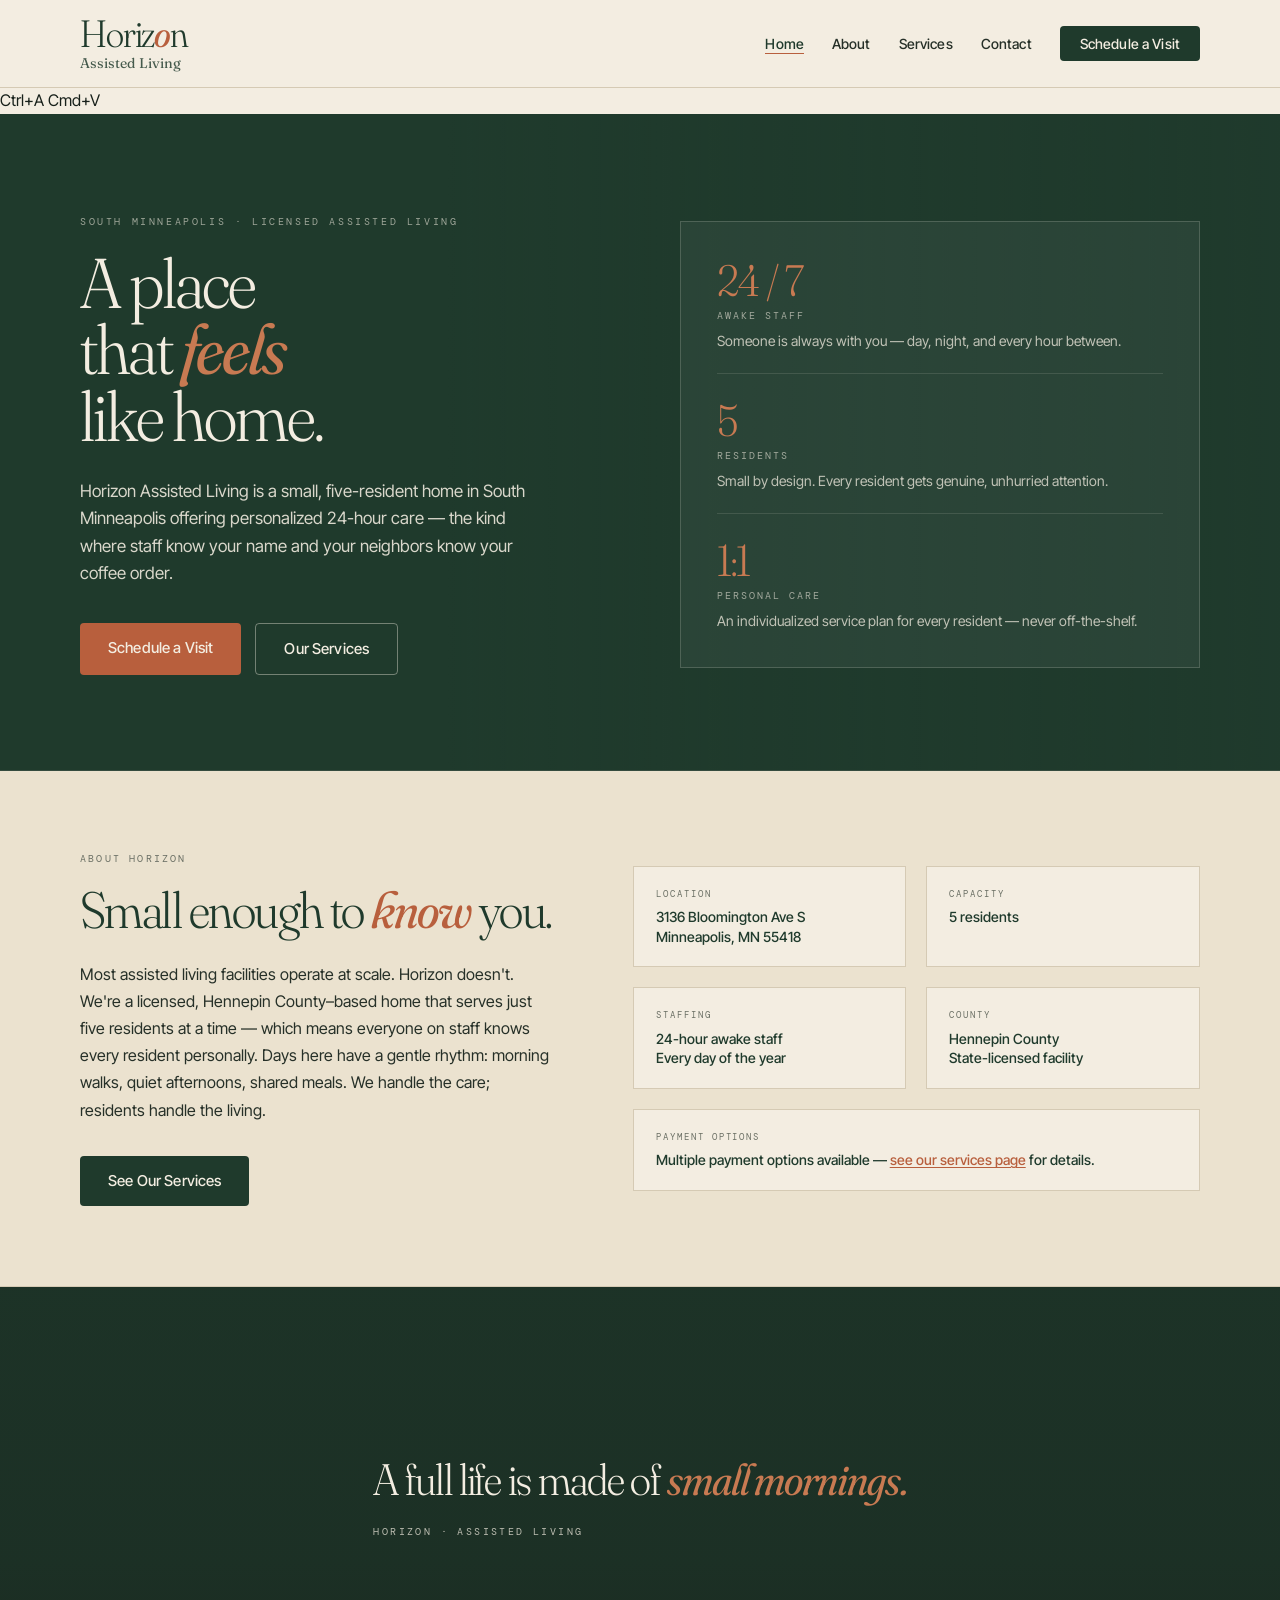
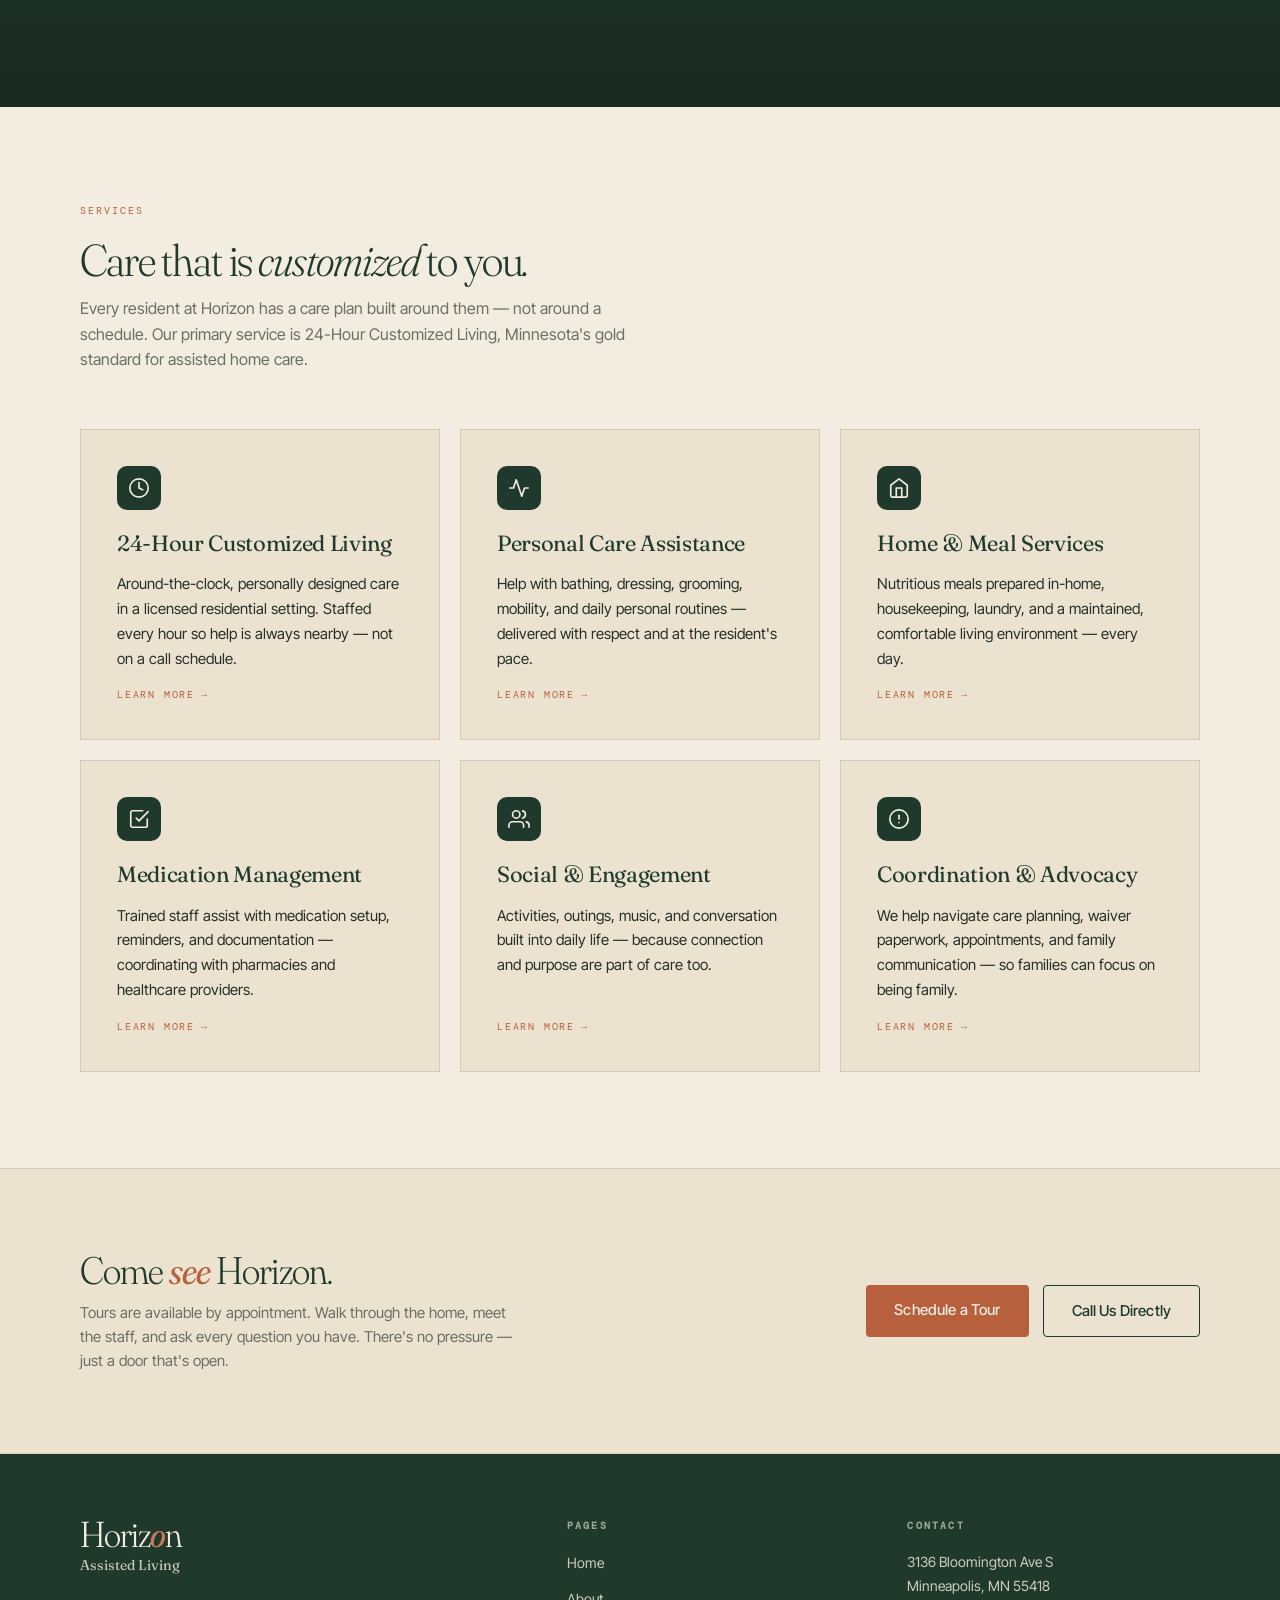
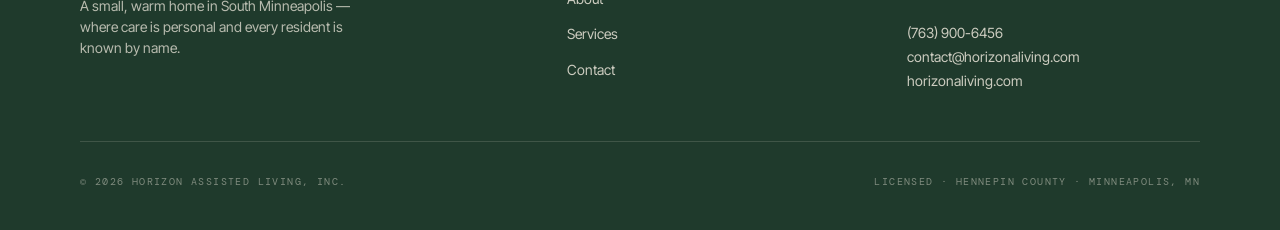
==== commit 2f2daee9: "Update index.html" ====
--- a/index.html
+++ b/index.html
@@ -8,7 +8,7 @@
   <title>Horizon Assisted Living | 24-Hour Care · South Minneapolis</title>
   <meta name="description" content="Small assisted living home in South Minneapolis offering 24-hour customized care for 5 residents. Licensed, accepting CADI, EW, BI waivers and private pay. Schedule a tour today." />
   <meta name="keywords" content="assisted living Minneapolis, assisted living South Minneapolis, 24 hour customized living, CADI waiver assisted living, Elderly Waiver Minneapolis, Brain Injury waiver assisted living, small assisted living home, Hennepin County assisted living, senior care Minneapolis" />
-  <meta name="author" content="Horizon Assisted Living" />
+  <meta name="author" content="Horizon Assisted Living" /> Ctrl+A
   <meta name="robots" content="index, follow, max-image-preview:large" />
   <link rel="canonical" href="https://horizonaliving.com/" />
 
@@ -38,8 +38,7 @@
 
   <!-- Theme color -->
   <meta name="theme-color" content="#1F3A2C" />
-
-  <!-- Performance: preconnect to critical origins -->
+Cmd+V  <!-- Performance: preconnect to critical origins -->
   <link rel="preconnect" href="https://fonts.googleapis.com" />
   <link rel="preconnect" href="https://fonts.gstatic.com" crossorigin />
   <link rel="preconnect" href="https://images.unsplash.com" crossorigin />
@@ -122,6 +121,16 @@
     ]
   }
   </script>
+  <!-- Google tag (gtag.js) -->
+<script async src="https://www.googletagmanager.com/gtag/js?id=G-BR0PH3QB6Q">
+</script>
+<script>
+  window.dataLayer = window.dataLayer || [];
+  function gtag(){dataLayer.push(arguments);}
+  gtag('js', new Date());
+
+  gtag('config', 'G-BR0PH3QB6Q');
+</script>
 </head>
 <body class="page-body">
 
--- a/css/styles.css
+++ b/css/styles.css
@@ -992,6 +992,24 @@
   margin-top: 6px;
   margin-bottom: 24px;
 }
+.field-error {
+  display: none;
+  font-size: 12px;
+  color: var(--terracotta);
+  letter-spacing: 0.01em;
+  margin-top: 4px;
+  font-weight: 500;
+  line-height: 1.4;
+}
+.field-error.show {
+  display: block;
+}
+.form-group input.invalid,
+.form-group select.invalid,
+.form-group textarea.invalid {
+  border-color: var(--terracotta);
+  background: rgba(184,95,61,0.04);
+}
 
 .contact-aside {
   display: flex;
@@ -1073,19 +1091,61 @@
   .cta-band-inner { flex-direction: column; align-items: flex-start; }
   .services-grid { grid-template-columns: 1fr 1fr; }
   .steps { grid-template-columns: 1fr 1fr; }
-  .included-grid { grid-template-columns: 1fr; }
+  .included-grid { grid-template-columns: 1fr 1fr; }
   .sfc-body { grid-template-columns: 1fr; }
+
+  /* Inline-grid escape hatches (about.html / services.html sections) */
+  .split-2,
+  .split-2-narrow,
+  .team-row,
+  .team-thumbs { grid-template-columns: 1fr !important; gap: 32px !important; }
+  .team-thumbs { grid-template-columns: repeat(3, 1fr) !important; gap: 12px !important; }
+}
+
+@media (max-width: 880px) {
+  /* Hamburger nav kicks in earlier so 5 links + CTA never wrap */
+  .nav-links { display: none; position: fixed; top: var(--nav-h); left: 0; right: 0; background: var(--bone); border-bottom: 1px solid var(--line); flex-direction: column; padding: 24px; gap: 18px; }
+  .nav-links.open { display: flex; }
+  .nav-links a { font-size: 16px; }
+  .nav-links .nav-cta { display: inline-block; margin-top: 4px; align-self: flex-start; padding: 11px 22px; }
+  .nav-toggle { display: block; }
 }
 
 @media (max-width: 640px) {
-  .nav-links { display: none; position: fixed; top: var(--nav-h); left: 0; right: 0; background: var(--bone); border-bottom: 1px solid var(--line); flex-direction: column; padding: 24px; gap: 20px; }
-  .nav-links.open { display: flex; }
-  .nav-toggle { display: block; }
   .services-grid { grid-template-columns: 1fr; }
   .steps { grid-template-columns: 1fr; }
-  .footer-grid { grid-template-columns: 1fr; }
+  .footer-grid { grid-template-columns: 1fr; gap: 32px; }
   .form-row { grid-template-columns: 1fr; }
   .hero { padding: 60px 0 72px; }
   .about-details { grid-template-columns: 1fr; }
+  .included-grid { grid-template-columns: 1fr; }
   .sfc-header { flex-direction: column; align-items: flex-start; gap: 12px; }
-}
+  .team-thumbs { grid-template-columns: 1fr 1fr !important; gap: 12px !important; }
+  .team-thumbs > *:nth-child(3) { display: none; }
+
+  /* Tighter hero typography on small phones */
+  .hero h1 { font-size: clamp(42px, 11vw, 60px); line-height: 1; }
+  .page-hero h1 { font-size: clamp(38px, 10vw, 56px); line-height: 1; }
+  .page-hero { padding: 56px 0 48px; }
+  .about-heading,
+  .section-title { font-size: clamp(30px, 8vw, 40px); }
+
+  /* Reduce big section padding on phones */
+  .about-strip,
+  .services-section,
+  .cta-band,
+  .waivers-strip { padding: 56px 0; }
+
+  /* Allow waiver tags to be more readable */
+  .waiver-tag { min-width: 0; flex: 1 1 calc(50% - 6px); }
+
+  /* Detail blocks tighter */
+  .detail-block { padding: 16px 18px; }
+
+  /* CTA band button alignment */
+  .cta-band-actions { width: 100%; flex-direction: column; }
+  .cta-band-actions .btn { text-align: center; }
+
+  /* Page-hero better proportions */
+  .page-hero p { font-size: 16px; }
+}
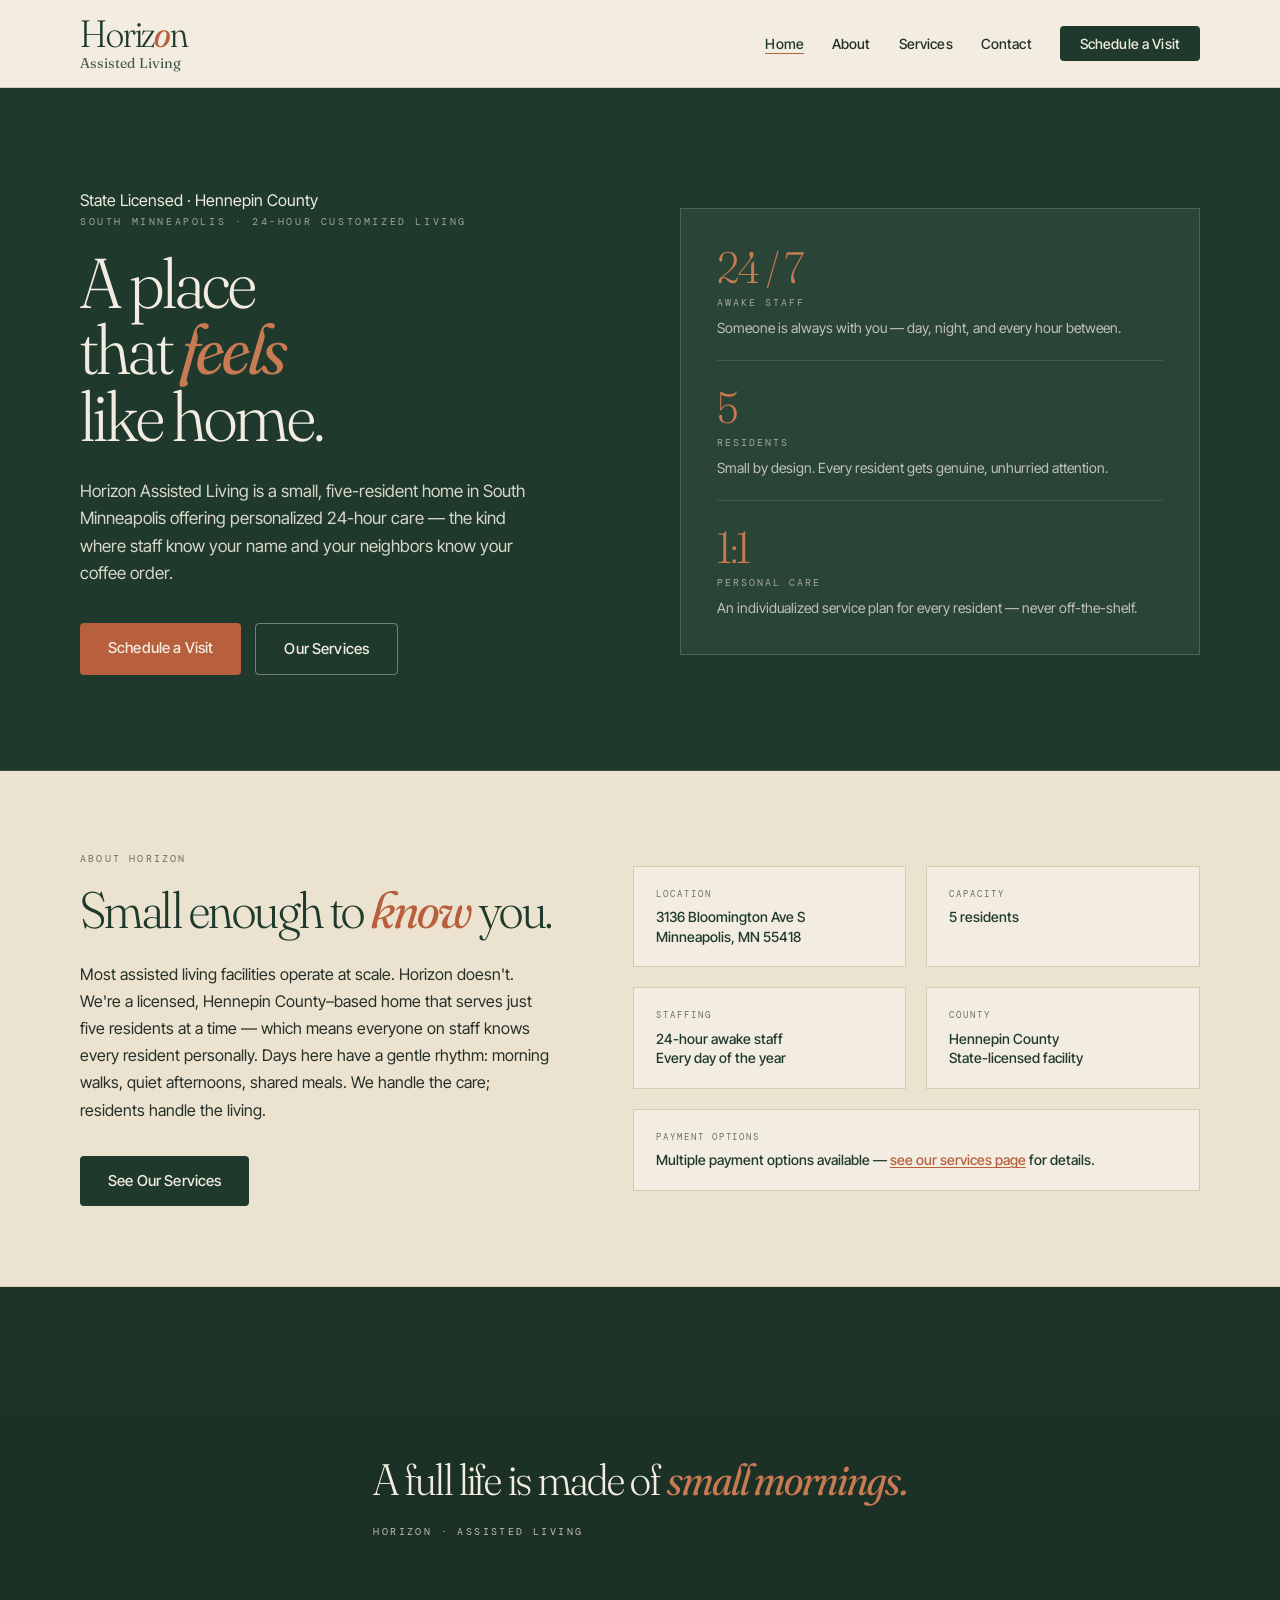
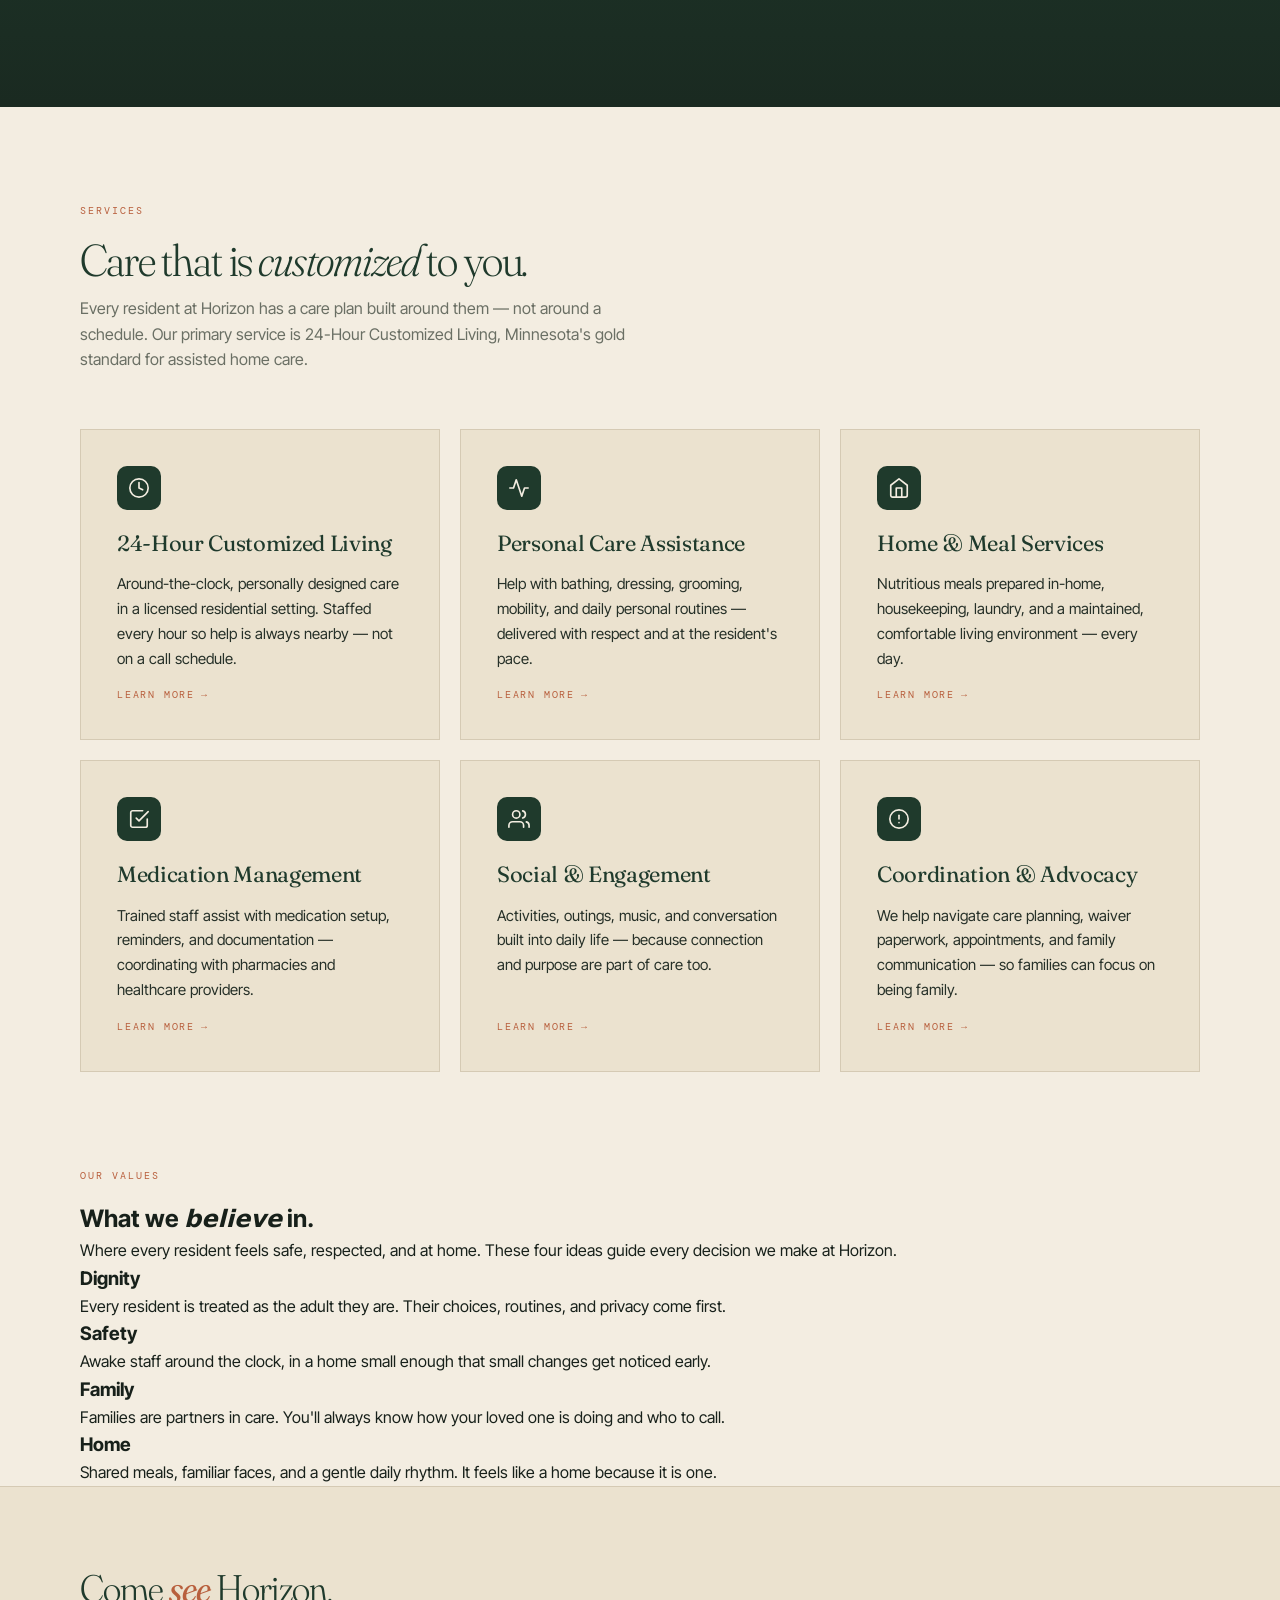
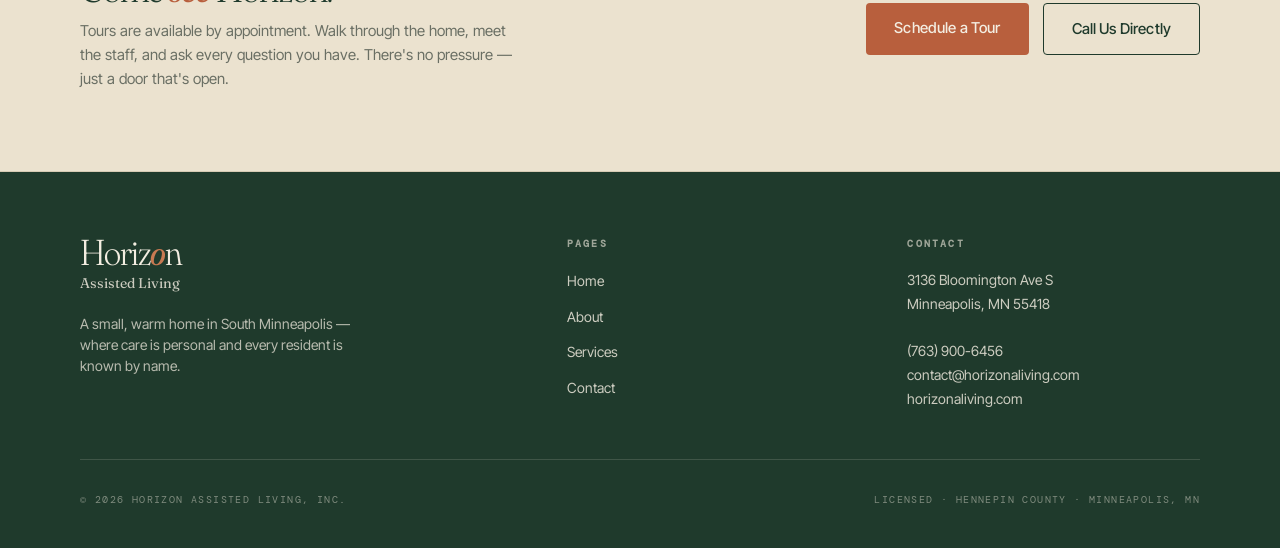
==== commit da3a6085: "Rename index..html to index.html" ====
--- a/index.html
+++ b/index.html
@@ -8,7 +8,7 @@
   <title>Horizon Assisted Living | 24-Hour Care · South Minneapolis</title>
   <meta name="description" content="Small assisted living home in South Minneapolis offering 24-hour customized care for 5 residents. Licensed, accepting CADI, EW, BI waivers and private pay. Schedule a tour today." />
   <meta name="keywords" content="assisted living Minneapolis, assisted living South Minneapolis, 24 hour customized living, CADI waiver assisted living, Elderly Waiver Minneapolis, Brain Injury waiver assisted living, small assisted living home, Hennepin County assisted living, senior care Minneapolis" />
-  <meta name="author" content="Horizon Assisted Living" /> Ctrl+A
+  <meta name="author" content="Horizon Assisted Living" />
   <meta name="robots" content="index, follow, max-image-preview:large" />
   <link rel="canonical" href="https://horizonaliving.com/" />
 
@@ -38,7 +38,8 @@
 
   <!-- Theme color -->
   <meta name="theme-color" content="#1F3A2C" />
-Cmd+V  <!-- Performance: preconnect to critical origins -->
+
+  <!-- Performance: preconnect to critical origins -->
   <link rel="preconnect" href="https://fonts.googleapis.com" />
   <link rel="preconnect" href="https://fonts.gstatic.com" crossorigin />
   <link rel="preconnect" href="https://images.unsplash.com" crossorigin />
@@ -163,7 +164,8 @@
     <div class="container">
       <div class="hero-inner">
         <div>
-          <div class="hero-eyebrow">South Minneapolis · Licensed Assisted Living</div>
+          <div class="hero-badge">State Licensed · Hennepin County</div>
+          <div class="hero-eyebrow">South Minneapolis · 24-Hour Customized Living</div>
           <h1>A place<br/>that <em>feels</em><br/>like home.</h1>
           <p class="hero-body">Horizon Assisted Living is a small, five-resident home in South Minneapolis offering personalized 24-hour care — the kind where staff know your name and your neighbors know your coffee order.</p>
           <div class="hero-actions">
@@ -320,6 +322,35 @@
           <a href="services.html" class="sc-link">Learn more <span>→</span></a>
         </div>
 
+      </div>
+    </div>
+  </section>
+
+  <!-- ============ VALUES ============ -->
+  <section class="values-section" id="values">
+    <div class="container">
+      <div class="section-label">
+        <span class="num">Our Values</span>
+      </div>
+      <h2 class="section-title">What we <em>believe</em> in.</h2>
+      <p class="section-sub">Where every resident feels safe, respected, and at home. These four ideas guide every decision we make at Horizon.</p>
+      <div class="values-grid">
+        <div class="value-card">
+          <h3>Dignity</h3>
+          <p>Every resident is treated as the adult they are. Their choices, routines, and privacy come first.</p>
+        </div>
+        <div class="value-card">
+          <h3>Safety</h3>
+          <p>Awake staff around the clock, in a home small enough that small changes get noticed early.</p>
+        </div>
+        <div class="value-card">
+          <h3>Family</h3>
+          <p>Families are partners in care. You'll always know how your loved one is doing and who to call.</p>
+        </div>
+        <div class="value-card">
+          <h3>Home</h3>
+          <p>Shared meals, familiar faces, and a gentle daily rhythm. It feels like a home because it is one.</p>
+        </div>
       </div>
     </div>
   </section>
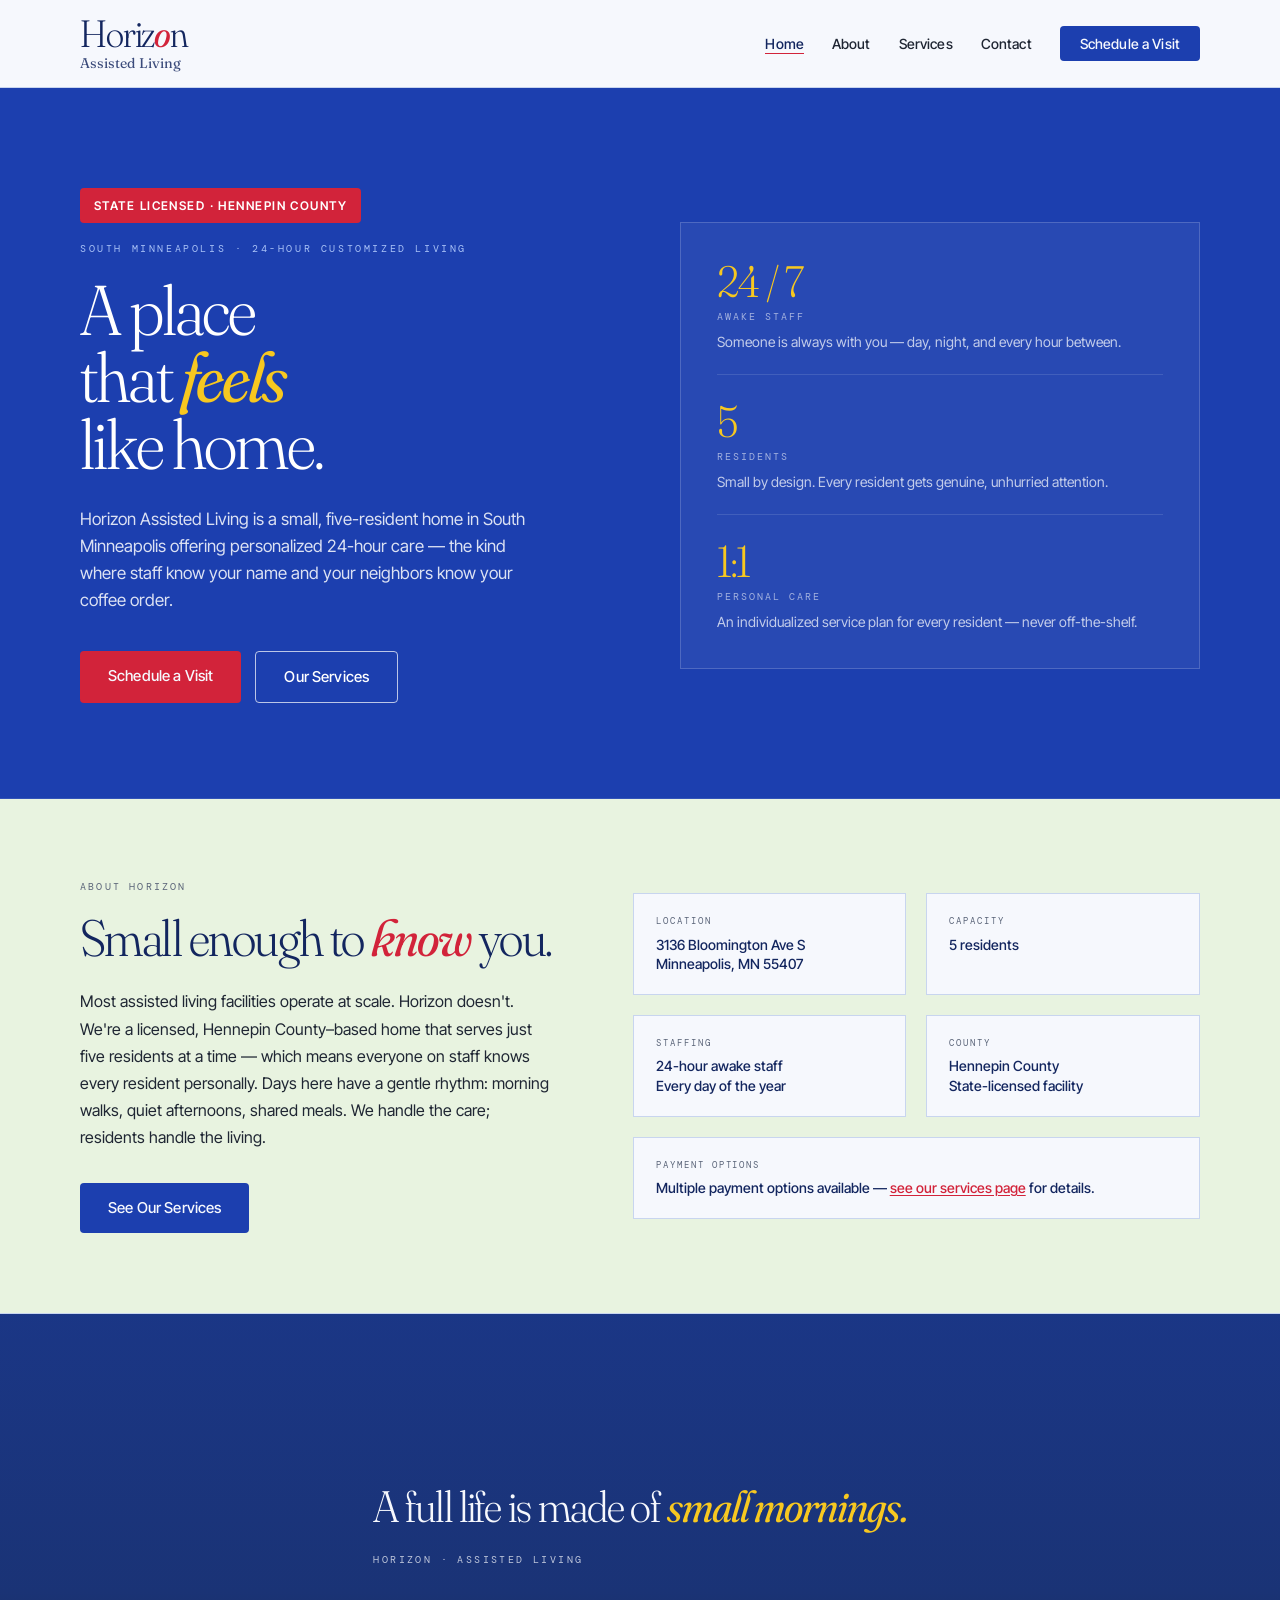
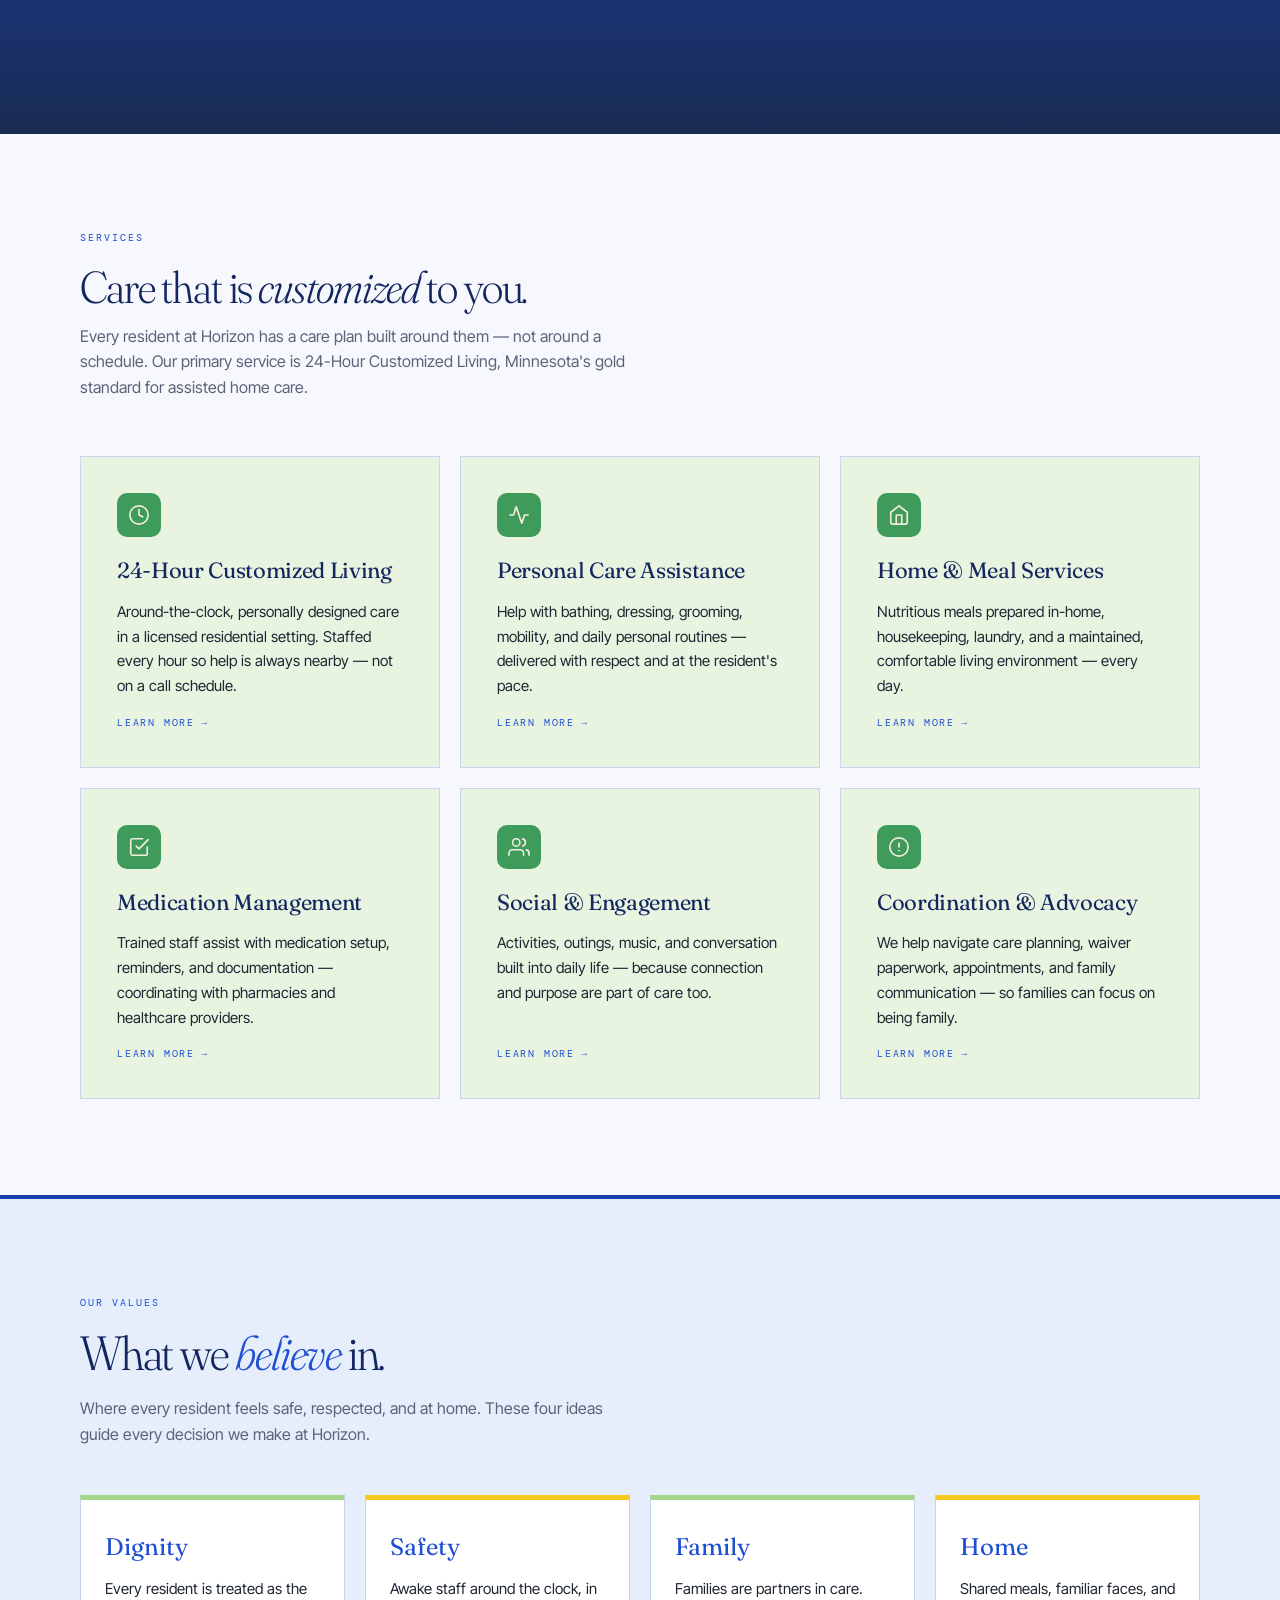
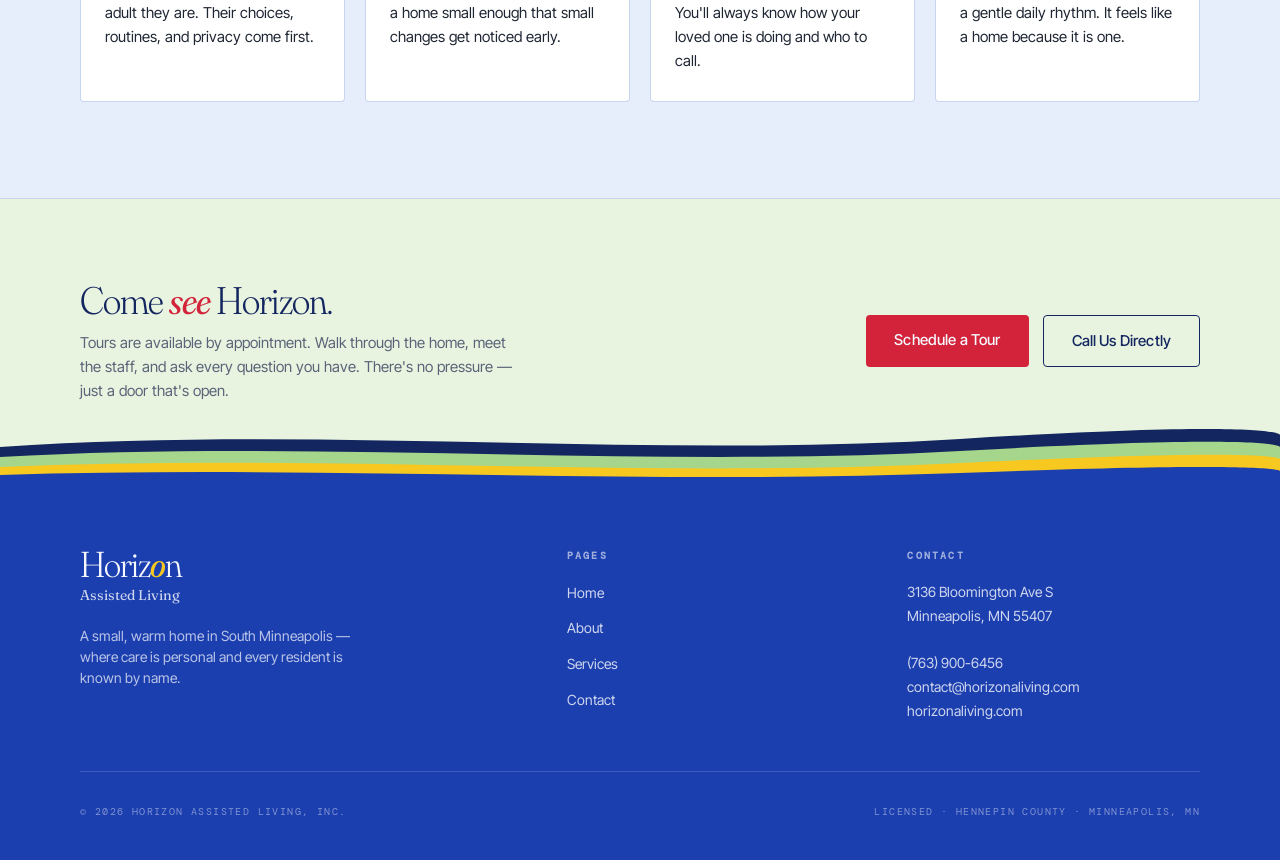
==== commit a5af6f64: "Add files via upload" ====
--- a/index.html
+++ b/index.html
@@ -68,7 +68,7 @@
       "streetAddress": "3136 Bloomington Ave S",
       "addressLocality": "Minneapolis",
       "addressRegion": "MN",
-      "postalCode": "55418",
+      "postalCode": "55407",
       "addressCountry": "US"
     },
     "geo": {
@@ -207,7 +207,7 @@
         <div class="about-details">
           <div class="detail-block">
             <div class="d-label">Location</div>
-            <div class="d-val">3136 Bloomington Ave S<br/>Minneapolis, MN 55418</div>
+            <div class="d-val">3136 Bloomington Ave S<br/>Minneapolis, MN 55407</div>
           </div>
           <div class="detail-block">
             <div class="d-label">Capacity</div>
@@ -393,7 +393,7 @@
           <h4>Contact</h4>
           <address>
             3136 Bloomington Ave S<br/>
-            Minneapolis, MN 55418<br/>
+            Minneapolis, MN 55407<br/>
             <br/>
             <a href="tel:7639006456">(763) 900-6456</a><br/>
             <a href="mailto:contact@horizonaliving.com">contact@horizonaliving.com</a><br/>
--- a/css/styles.css
+++ b/css/styles.css
@@ -6,19 +6,26 @@
 
 /* ——— Tokens ——— */
 :root {
-  --forest:     #1F3A2C;
-  --forest-2:   #2A4D3A;
-  --moss:       #5F7A5F;
-  --sage:       #8AA084;
-  --terracotta: #B85F3D;
-  --clay:       #C87A52;
-  --bone:       #F3EDE1;
-  --cream:      #EBE2CF;
-  --sand:       #DDCEB1;
-  --ink:        #17201A;
-  --char:       #263028;
-  --mute:       #6A6F64;
-  --line:       #D5CAB4;
+  /* Royal blue, yellow and red palette */
+  --forest:     #13265F;  /* deep green: headings and text */
+  --forest-2:   #1A3278;
+  --meadow:     #1C3FAF;  /* grassy green: banners and dark sections */
+  --meadow-2:   #16348F;  /* meadow hover */
+  --moss:       #3C5DB8;
+  --sage:       #A6D58C;
+  --teal:       #2E7A80;
+  --blue:       #1F4FD1;  /* brochure teal-blue: labels, icons, links */
+  --sky:        #A9C2F7;  /* light blue */
+  --sun:        #F7C820;  /* soft yellow: numbers on green sections */
+  --terracotta: #D2233A;
+  --clay:       #F7C820;  /* soft peach accent on green sections */
+  --bone:       #F6F8FD;  /* page background */
+  --cream:      #E8F3E0;  /* alternate section background */
+  --sand:       #D8E3F7;
+  --ink:        #111A33;
+  --char:       #1F2633;
+  --mute:       #5A6478;
+  --line:       #C8D5EF;
 
   --font-display: 'Fraunces', serif;
   --font-body:    'Inter Tight', system-ui, sans-serif;
@@ -115,7 +122,7 @@
   padding-bottom: 1px;
 }
 .nav-cta {
-  background: var(--forest);
+  background: var(--meadow);
   color: var(--bone) !important;
   padding: 9px 20px;
   border-radius: var(--radius);
@@ -123,7 +130,7 @@
   font-size: 14px;
   transition: background 0.15s;
 }
-.nav-cta:hover { background: var(--forest-2) !important; color: var(--bone); }
+.nav-cta:hover { background: var(--meadow-2) !important; color: var(--bone); }
 
 /* ——— Page offset ——— */
 .page-body { padding-top: var(--nav-h); }
@@ -154,12 +161,12 @@
   background: var(--terracotta);
   color: var(--bone);
 }
-.btn-primary:hover { background: #a35234; }
+.btn-primary:hover { background: #B01C30; }
 .btn-forest {
-  background: var(--forest);
+  background: var(--meadow);
   color: var(--bone);
 }
-.btn-forest:hover { background: var(--forest-2); }
+.btn-forest:hover { background: var(--meadow-2); }
 .btn-outline {
   background: transparent;
   border: 1.5px solid var(--forest);
@@ -179,12 +186,22 @@
   font-size: 10px;
   letter-spacing: 0.2em;
   text-transform: uppercase;
-  color: var(--terracotta);
+  color: var(--blue);
 }
 
 /* ——— Footer ——— */
+.site-footer { position: relative; }
+.site-footer::before {
+  content: "";
+  position: absolute;
+  left: 0; right: 0;
+  top: -59px;
+  height: 60px;
+  background: url("data:image/svg+xml,%3Csvg xmlns='http://www.w3.org/2000/svg' viewBox='0 0 1200 60' preserveAspectRatio='none'%3E%3Cpath d='M0 22 C300 0 600 34 900 14 S1200 10 1200 10 V60 H0Z' fill='%2313265F'/%3E%3Cpath d='M0 32 C300 14 600 44 900 26 S1200 22 1200 22 V60 H0Z' fill='%23A6D58C'/%3E%3Cpath d='M0 42 C300 28 600 54 900 38 S1200 34 1200 34 V60 H0Z' fill='%23F7C820'/%3E%3Cpath d='M0 50 C300 40 600 60 900 48 S1200 46 1200 46 V60 H0Z' fill='%231C3FAF'/%3E%3C/svg%3E") no-repeat center / 100% 100%;
+  pointer-events: none;
+}
 .site-footer {
-  background: var(--forest);
+  background: var(--meadow);
   color: var(--bone);
   padding: 64px 0 40px;
   margin-top: 0;
@@ -194,7 +211,7 @@
   grid-template-columns: 1.5fr 1fr 1fr;
   gap: 48px;
   padding-bottom: 48px;
-  border-bottom: 1px solid rgba(243,237,225,0.15);
+  border-bottom: 1px solid rgba(246,248,253,0.15);
   margin-bottom: 32px;
 }
 .footer-logo .word {
@@ -261,7 +278,7 @@
 
 /* ——— Hero (homepage) ——— */
 .hero {
-  background: var(--forest);
+  background: var(--meadow);
   color: var(--bone);
   padding: 100px 0 96px;
   position: relative;
@@ -272,7 +289,7 @@
   position: absolute;
   inset: 0;
   background-image:
-    linear-gradient(90deg, var(--forest) 35%, rgba(31,58,44,0.82) 55%, rgba(31,58,44,0.5) 100%),
+    linear-gradient(90deg, var(--meadow) 35%, rgba(28,63,175,0.82) 55%, rgba(28,63,175,0.5) 100%),
     url('https://images.unsplash.com/photo-1470229722913-7c0e2dbbafd3?w=1600&auto=format&fit=crop&q=80');
   background-size: cover;
   background-position: center right;
@@ -285,7 +302,7 @@
   position: absolute;
   bottom: 0; left: 0; right: 0;
   height: 1px;
-  background: rgba(243,237,225,0.1);
+  background: rgba(246,248,253,0.1);
   z-index: 1;
 }
 .hero-inner {
@@ -299,7 +316,7 @@
   font-size: 10px;
   letter-spacing: 0.26em;
   text-transform: uppercase;
-  opacity: 0.6;
+  color: var(--sky);
   margin-bottom: 20px;
 }
 .hero h1 {
@@ -314,7 +331,7 @@
 .hero h1 em {
   font-style: italic;
   font-weight: 400;
-  color: var(--clay);
+  color: var(--sun);
 }
 .hero-body {
   font-size: 17px;
@@ -330,7 +347,7 @@
 }
 .hero-card {
   background: rgba(255,255,255,0.05);
-  border: 1px solid rgba(243,237,225,0.18);
+  border: 1px solid rgba(246,248,253,0.18);
   padding: 36px;
   display: flex;
   flex-direction: column;
@@ -338,7 +355,7 @@
 }
 .hero-stat {
   padding-bottom: 22px;
-  border-bottom: 1px solid rgba(243,237,225,0.12);
+  border-bottom: 1px solid rgba(246,248,253,0.12);
 }
 .hero-stat:last-child { border-bottom: none; padding-bottom: 0; }
 .hero-stat .number {
@@ -347,7 +364,7 @@
   font-size: 44px;
   letter-spacing: -0.03em;
   line-height: 1;
-  color: var(--clay);
+  color: var(--sun);
   font-variation-settings: var(--display-opsz);
 }
 .hero-stat .label {
@@ -381,7 +398,7 @@
 .photo-feature {
   position: relative;
   min-height: 420px;
-  background-color: var(--forest);
+  background-color: var(--meadow);
   background-image:
     linear-gradient(180deg, rgba(23,32,26,0.28) 0%, rgba(23,32,26,0.38) 65%, rgba(23,32,26,0.62) 100%),
     url('https://images.unsplash.com/photo-1519974719765-e6559eac2575?w=1800&auto=format&fit=crop&q=80');
@@ -527,7 +544,7 @@
 .service-card .sc-icon {
   width: 44px;
   height: 44px;
-  background: var(--forest);
+  background: var(--blue);
   border-radius: 10px;
   display: flex;
   align-items: center;
@@ -553,7 +570,7 @@
   font-size: 10px;
   letter-spacing: 0.18em;
   text-transform: uppercase;
-  color: var(--terracotta);
+  color: var(--blue);
   margin-top: auto;
   display: flex;
   align-items: center;
@@ -569,7 +586,7 @@
 
 /* ——— Waivers strip ——— */
 .waivers-strip {
-  background: var(--forest);
+  background: var(--meadow);
   color: var(--bone);
   padding: 64px 0;
 }
@@ -605,7 +622,7 @@
 }
 .waiver-tag {
   background: rgba(255,255,255,0.07);
-  border: 1px solid rgba(243,237,225,0.22);
+  border: 1px solid rgba(246,248,253,0.22);
   padding: 14px 20px;
   display: flex;
   flex-direction: column;
@@ -616,7 +633,7 @@
   font-family: var(--font-mono);
   font-size: 13px;
   letter-spacing: 0.12em;
-  color: var(--clay);
+  color: var(--sun);
 }
 .waiver-tag .wt-name {
   font-size: 13px;
@@ -666,10 +683,10 @@
 
 /* ——— Page hero (inner pages) ——— */
 .page-hero {
-  background: var(--forest);
+  background: var(--meadow);
   color: var(--bone);
   padding: 72px 0 64px;
-  border-bottom: 1px solid rgba(243,237,225,0.1);
+  border-bottom: 1px solid rgba(246,248,253,0.1);
   position: relative;
   overflow: hidden;
 }
@@ -678,21 +695,21 @@
   position: absolute;
   inset: 0;
   background-image:
-    linear-gradient(100deg, var(--forest) 42%, rgba(31,58,44,0.78) 65%, rgba(31,58,44,0.55) 100%);
+    linear-gradient(100deg, var(--meadow) 42%, rgba(28,63,175,0.78) 65%, rgba(28,63,175,0.55) 100%);
   background-size: cover;
   background-position: center;
   z-index: 0;
 }
 .page-hero.services-hero::before {
   background-image:
-    linear-gradient(100deg, var(--forest) 42%, rgba(31,58,44,0.78) 65%, rgba(31,58,44,0.55) 100%),
+    linear-gradient(100deg, var(--meadow) 42%, rgba(28,63,175,0.78) 65%, rgba(28,63,175,0.55) 100%),
     url('https://images.unsplash.com/photo-1513161455079-7dc1de15ef3e?w=1600&auto=format&fit=crop&q=80');
   background-size: cover;
   background-position: center;
 }
 .page-hero.contact-hero::before {
   background-image:
-    linear-gradient(100deg, var(--forest) 42%, rgba(31,58,44,0.78) 65%, rgba(31,58,44,0.55) 100%),
+    linear-gradient(100deg, var(--meadow) 42%, rgba(28,63,175,0.78) 65%, rgba(28,63,175,0.55) 100%),
     url('https://images.unsplash.com/photo-1511497584788-876760111969?w=1600&auto=format&fit=crop&q=80');
   background-size: cover;
   background-position: center;
@@ -736,7 +753,7 @@
   overflow: hidden;
 }
 .sfc-header {
-  background: var(--forest);
+  background: var(--meadow);
   color: var(--bone);
   padding: 32px 40px;
   display: flex;
@@ -760,8 +777,8 @@
   font-size: 9px;
   letter-spacing: 0.22em;
   text-transform: uppercase;
-  background: rgba(243,237,225,0.12);
-  border: 1px solid rgba(243,237,225,0.25);
+  background: rgba(246,248,253,0.12);
+  border: 1px solid rgba(246,248,253,0.25);
   padding: 6px 12px;
   white-space: nowrap;
 }
@@ -878,7 +895,7 @@
 
 /* Process steps */
 .process {
-  background: var(--forest);
+  background: var(--meadow);
   color: var(--bone);
   padding: 72px 0;
 }
@@ -910,14 +927,14 @@
 .step {
   padding: 28px;
   background: rgba(255,255,255,0.05);
-  border: 1px solid rgba(243,237,225,0.15);
+  border: 1px solid rgba(246,248,253,0.15);
 }
 .step .s-num {
   font-family: var(--font-mono);
   font-size: 11px;
   letter-spacing: 0.22em;
   text-transform: uppercase;
-  color: var(--clay);
+  color: var(--sun);
   margin-bottom: 14px;
 }
 .step h3 {
@@ -1059,7 +1076,7 @@
 
 .success-msg {
   display: none;
-  background: var(--forest);
+  background: var(--meadow);
   color: var(--bone);
   padding: 16px 20px;
   font-size: 14px;
@@ -1149,3 +1166,78 @@
   /* Page-hero better proportions */
   .page-hero p { font-size: 16px; }
 }
+
+/* ——— Hero badge ——— */
+.hero-badge {
+  display: inline-block;
+  background: var(--sun);
+  color: var(--forest);
+  font-family: var(--font-body);
+  font-weight: 600;
+  font-size: 12px;
+  letter-spacing: 0.12em;
+  text-transform: uppercase;
+  padding: 8px 14px;
+  border-radius: var(--radius);
+  margin-bottom: 18px;
+}
+
+/* ——— Values ——— */
+.values-section {
+  padding: 96px 0;
+  background: #E6EEFC;
+  border-top: 4px solid var(--blue);
+}
+.values-section .section-title {
+  font-variation-settings: var(--display-opsz);
+  letter-spacing: -0.025em;
+  font-family: var(--font-display);
+  font-weight: 300;
+  font-size: clamp(34px, 4vw, 48px);
+  line-height: 1.1;
+  color: var(--forest);
+  margin-bottom: 16px;
+}
+.values-section .section-title em { font-style: italic; color: var(--blue); }
+.values-section .section-sub { max-width: 560px; color: var(--mute); margin-bottom: 48px; }
+.values-grid {
+  display: grid;
+  grid-template-columns: repeat(4, minmax(0, 1fr));
+  gap: 20px;
+}
+.value-card {
+  background: #FFFFFF;
+  border: 1px solid #C8D5EF;
+  border-top: 5px solid var(--sun);
+  border-radius: 0 0 var(--radius) var(--radius);
+  padding: 28px 24px;
+}
+.value-card h3 {
+  font-family: var(--font-display);
+  font-weight: 400;
+  font-size: 24px;
+  color: var(--blue);
+  margin-bottom: 10px;
+}
+.value-card p { font-size: 15px; color: var(--char); line-height: 1.6; }
+@media (max-width: 960px) { .values-grid { grid-template-columns: repeat(2, minmax(0, 1fr)); } }
+@media (max-width: 640px) {
+  .values-section { padding: 64px 0; }
+  .values-grid { grid-template-columns: 1fr; }
+}
+
+/* ——— Royal blue banners ——— */
+.hero-badge { background: var(--terracotta); color: #FFFFFF; }
+.hero-eyebrow, .page-hero .ph-eyebrow { color: var(--sky); opacity: 1; }
+.hero h1, .page-hero h1 { color: #FFFFFF; }
+.hero h1 em, .page-hero h1 em { color: var(--sun); }
+.hero-stat .number { color: var(--sun); }
+.hero .btn-outline { border-color: rgba(255,255,255,0.7) !important; color: #FFFFFF !important; }
+.hero .btn-outline:hover { background: #FFFFFF; color: var(--meadow) !important; }
+.value-card { border-top-color: var(--sun); }
+.values-section { border-top-color: var(--meadow); }
+
+/* ——— Light green touches ——— */
+.service-card .sc-icon { background: #3E9B5A; }
+.value-card { border-top-color: var(--sage); }
+.value-card:nth-child(even) { border-top-color: var(--sun); }
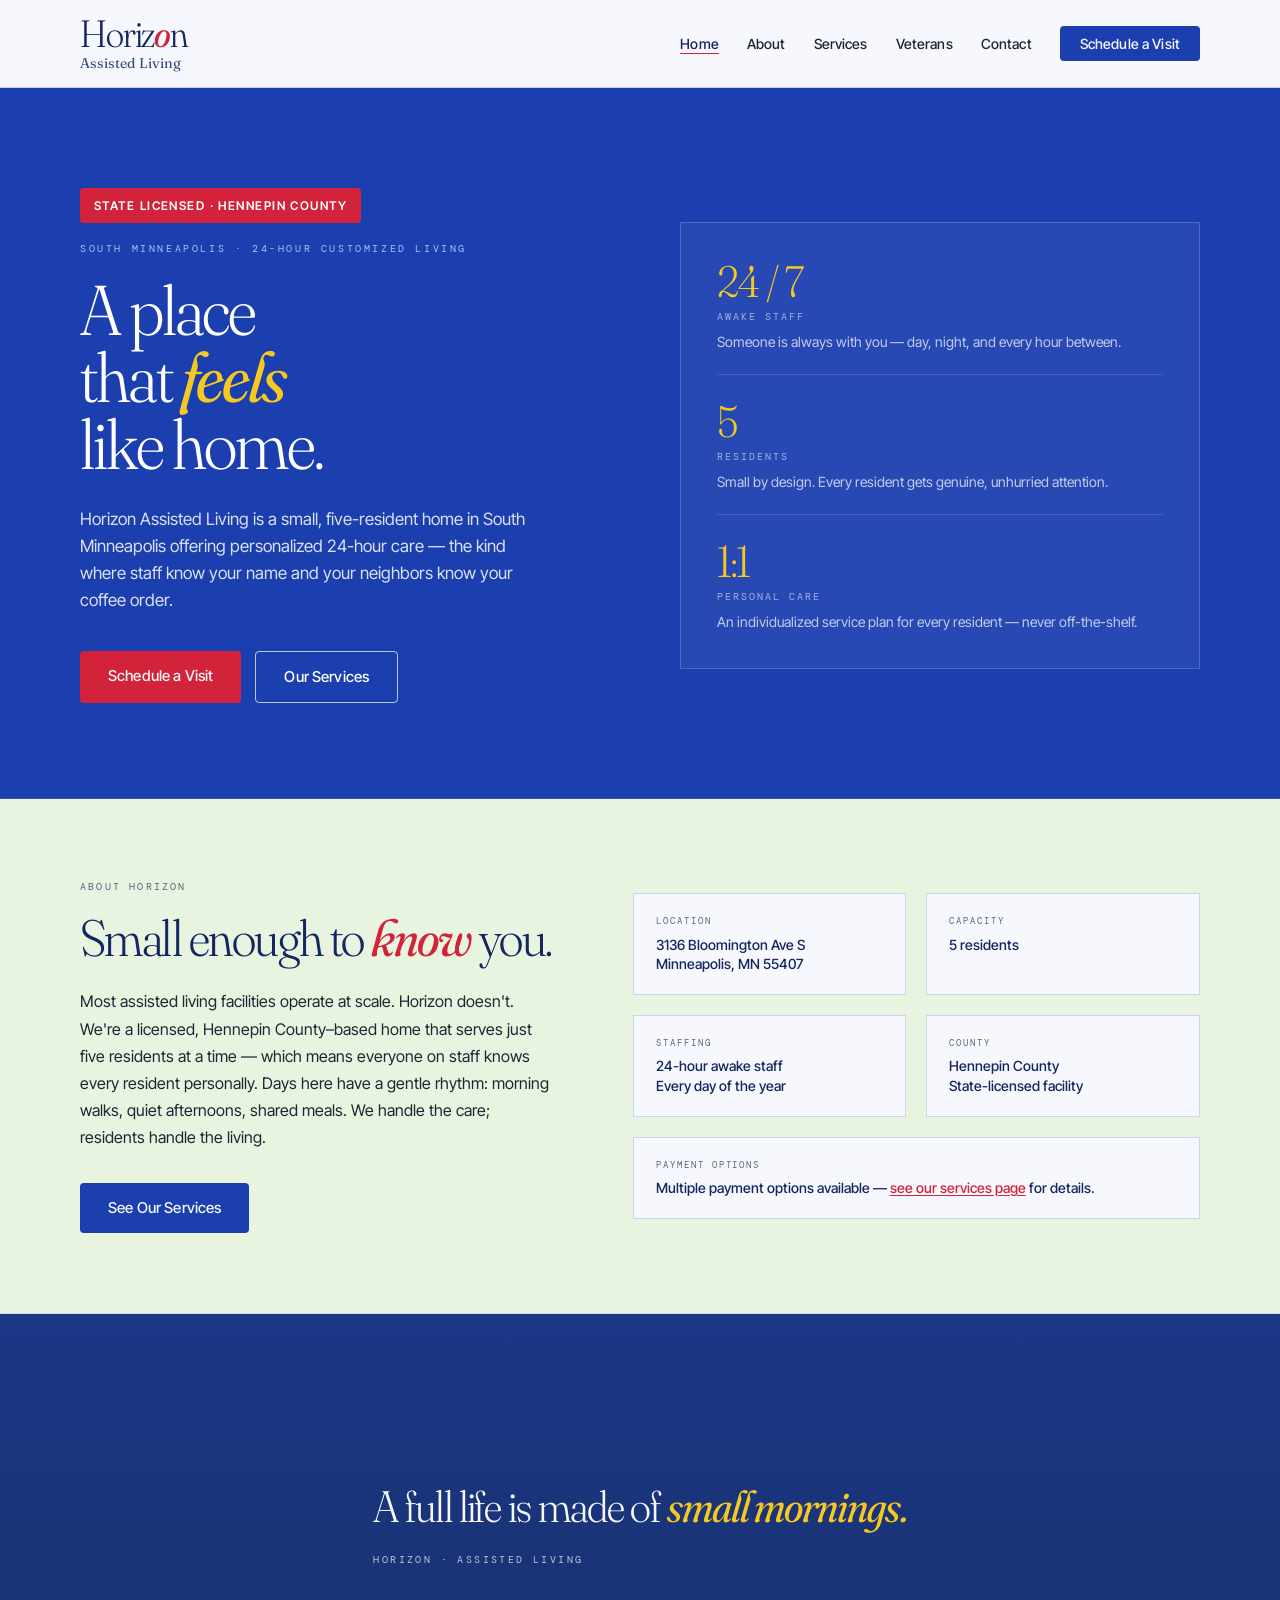
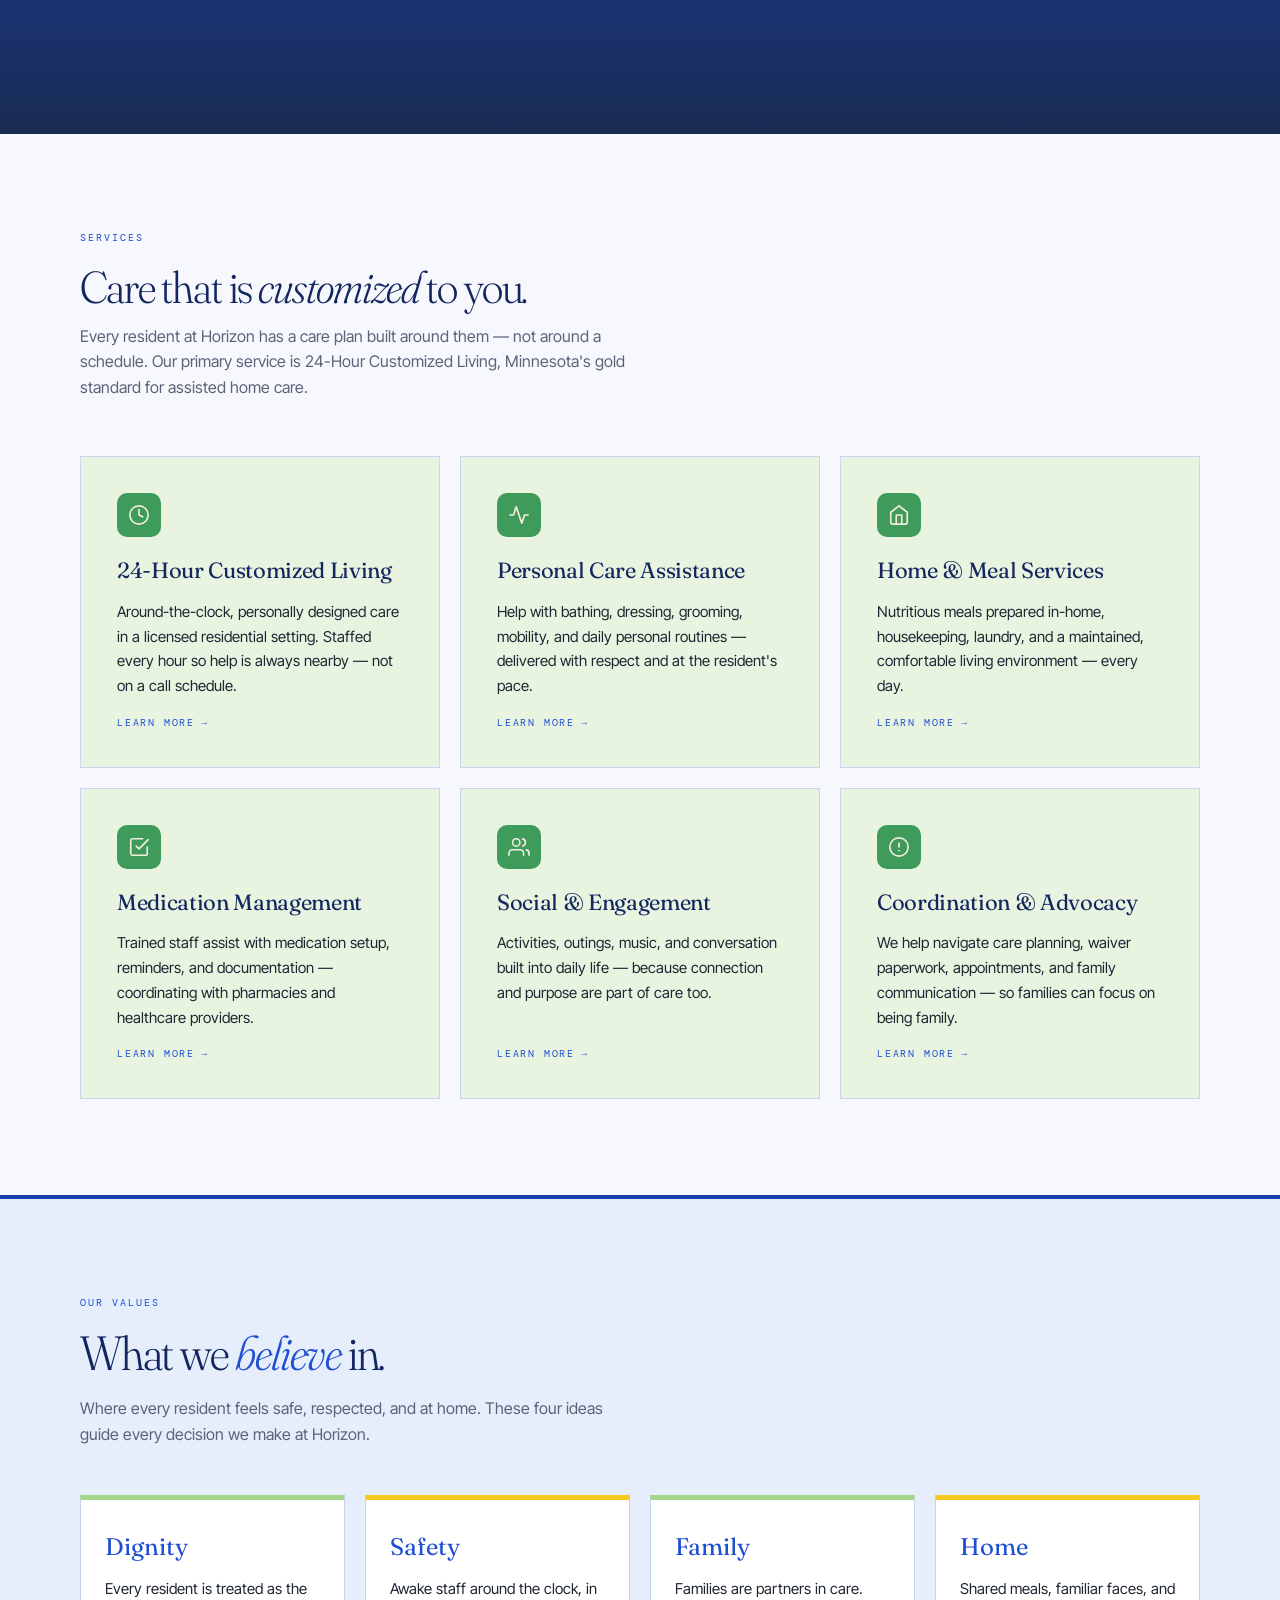
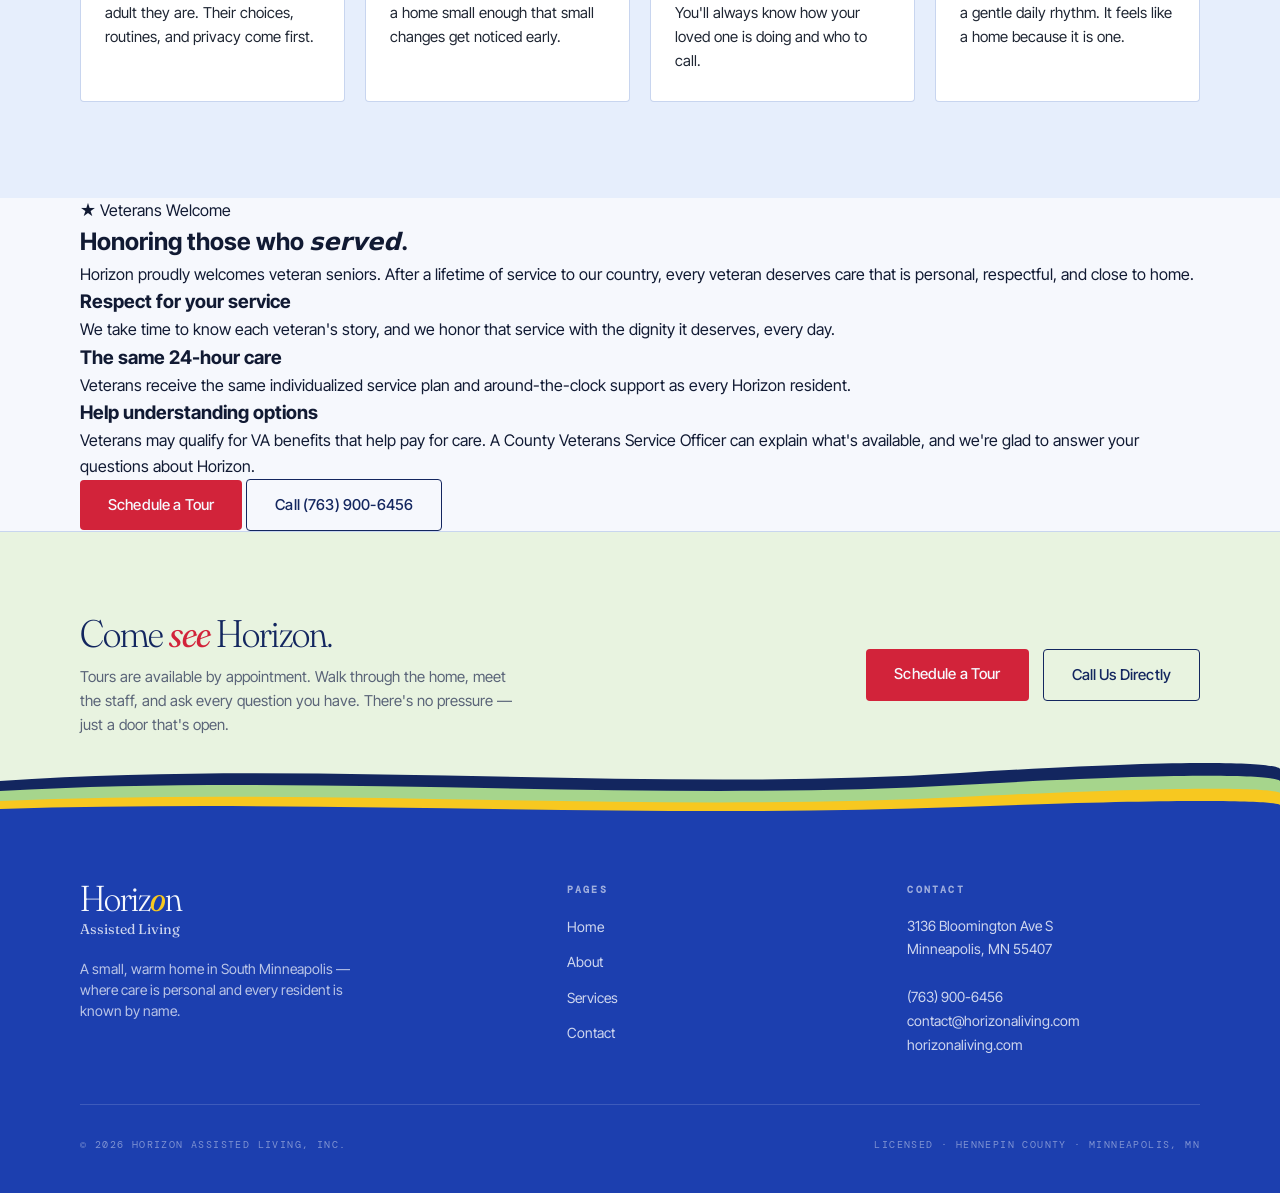
==== commit 573cb52b: "Add files via upload" ====
--- a/index.html
+++ b/index.html
@@ -146,6 +146,7 @@
         <li><a href="index.html" class="active">Home</a></li>
         <li><a href="about.html">About</a></li>
         <li><a href="services.html">Services</a></li>
+        <li><a href="index.html#veterans">Veterans</a></li>
         <li><a href="contact.html">Contact</a></li>
         <li><a href="contact.html" class="nav-cta">Schedule a Visit</a></li>
       </ul>
@@ -355,6 +356,33 @@
     </div>
   </section>
 
+  <!-- ============ VETERANS ============ -->
+  <section class="veterans-section" id="veterans">
+    <div class="container">
+      <div class="vet-badge"><span aria-hidden="true">★</span> Veterans Welcome</div>
+      <h2 class="vet-title">Honoring those who <em>served</em>.</h2>
+      <p class="vet-sub">Horizon proudly welcomes veteran seniors. After a lifetime of service to our country, every veteran deserves care that is personal, respectful, and close to home.</p>
+      <div class="vet-grid">
+        <div class="vet-card">
+          <h3>Respect for your service</h3>
+          <p>We take time to know each veteran's story, and we honor that service with the dignity it deserves, every day.</p>
+        </div>
+        <div class="vet-card">
+          <h3>The same 24-hour care</h3>
+          <p>Veterans receive the same individualized service plan and around-the-clock support as every Horizon resident.</p>
+        </div>
+        <div class="vet-card">
+          <h3>Help understanding options</h3>
+          <p>Veterans may qualify for VA benefits that help pay for care. A County Veterans Service Officer can explain what's available, and we're glad to answer your questions about Horizon.</p>
+        </div>
+      </div>
+      <div class="vet-actions">
+        <a href="contact.html" class="btn btn-primary">Schedule a Tour</a>
+        <a href="tel:+17639006456" class="btn btn-outline vet-call">Call (763) 900-6456</a>
+      </div>
+    </div>
+  </section>
+
   <!-- ============ CTA ============ -->
   <section class="cta-band">
     <div class="container">
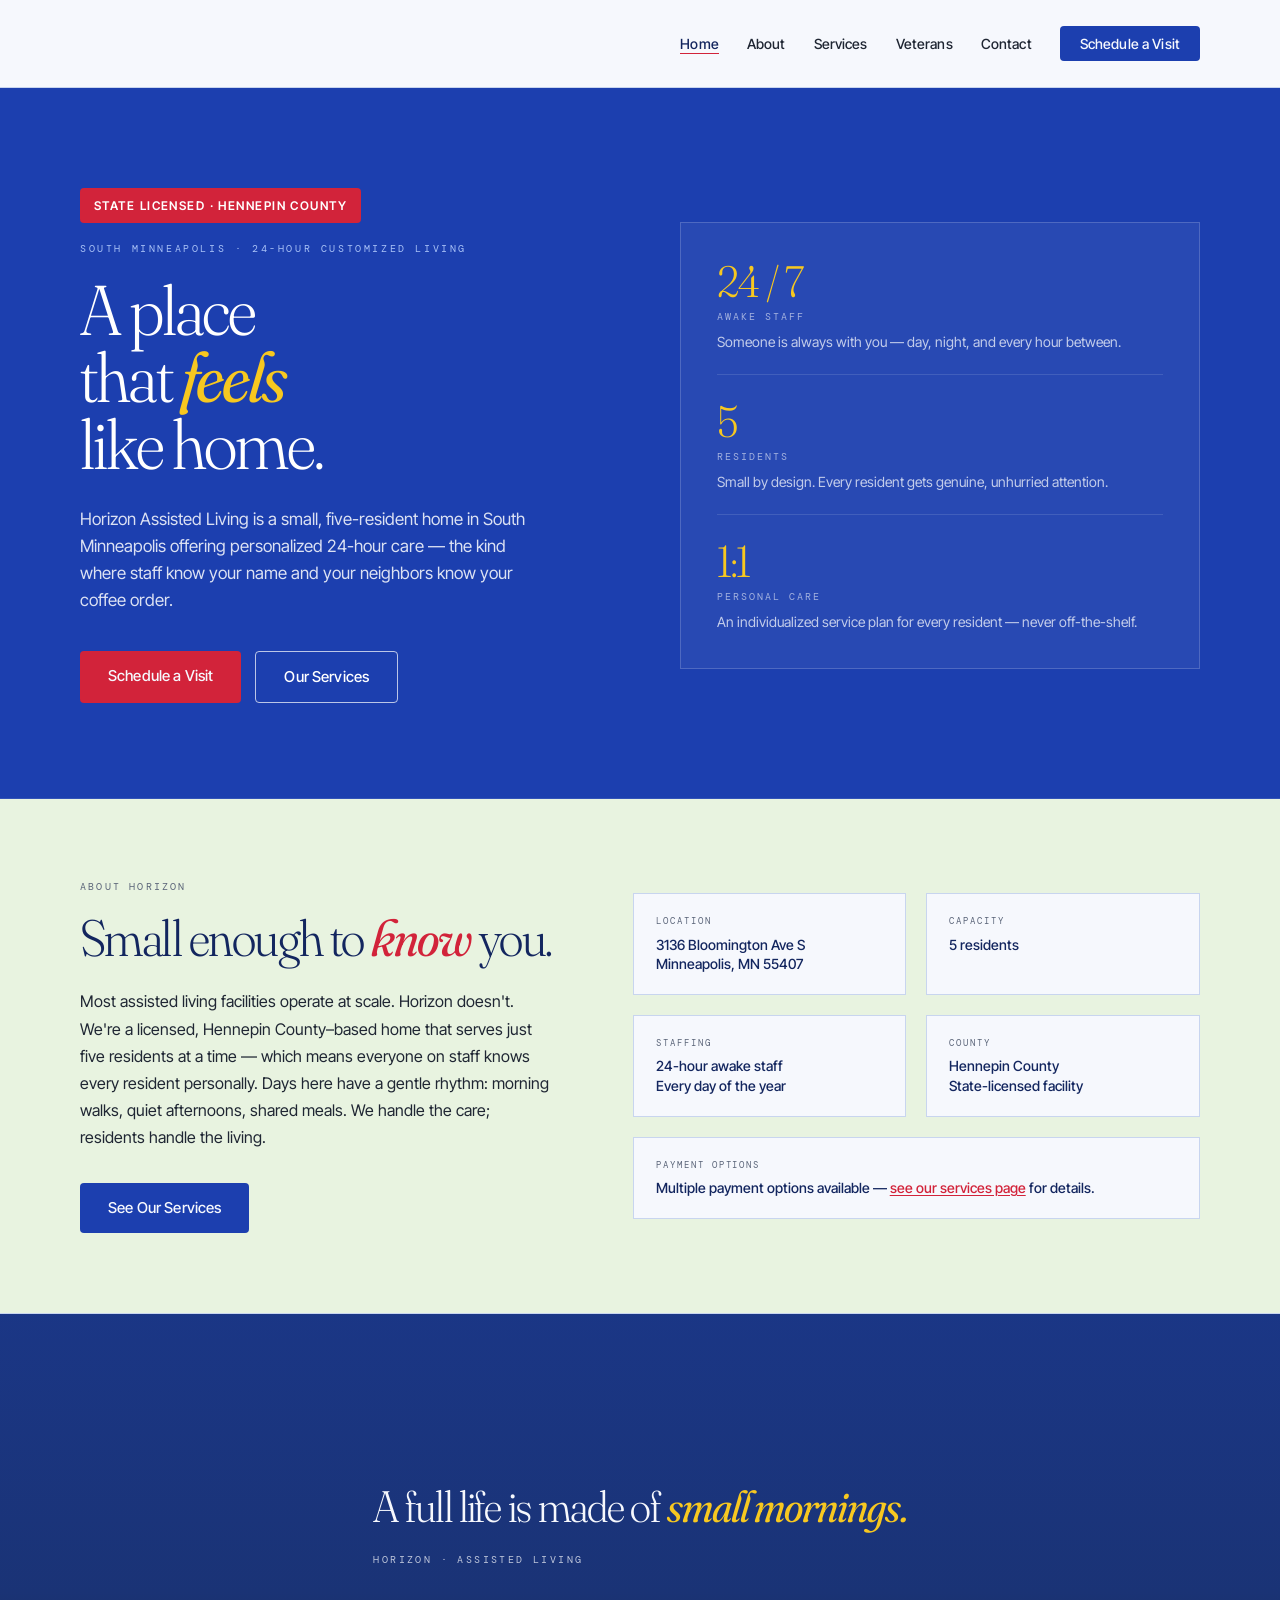
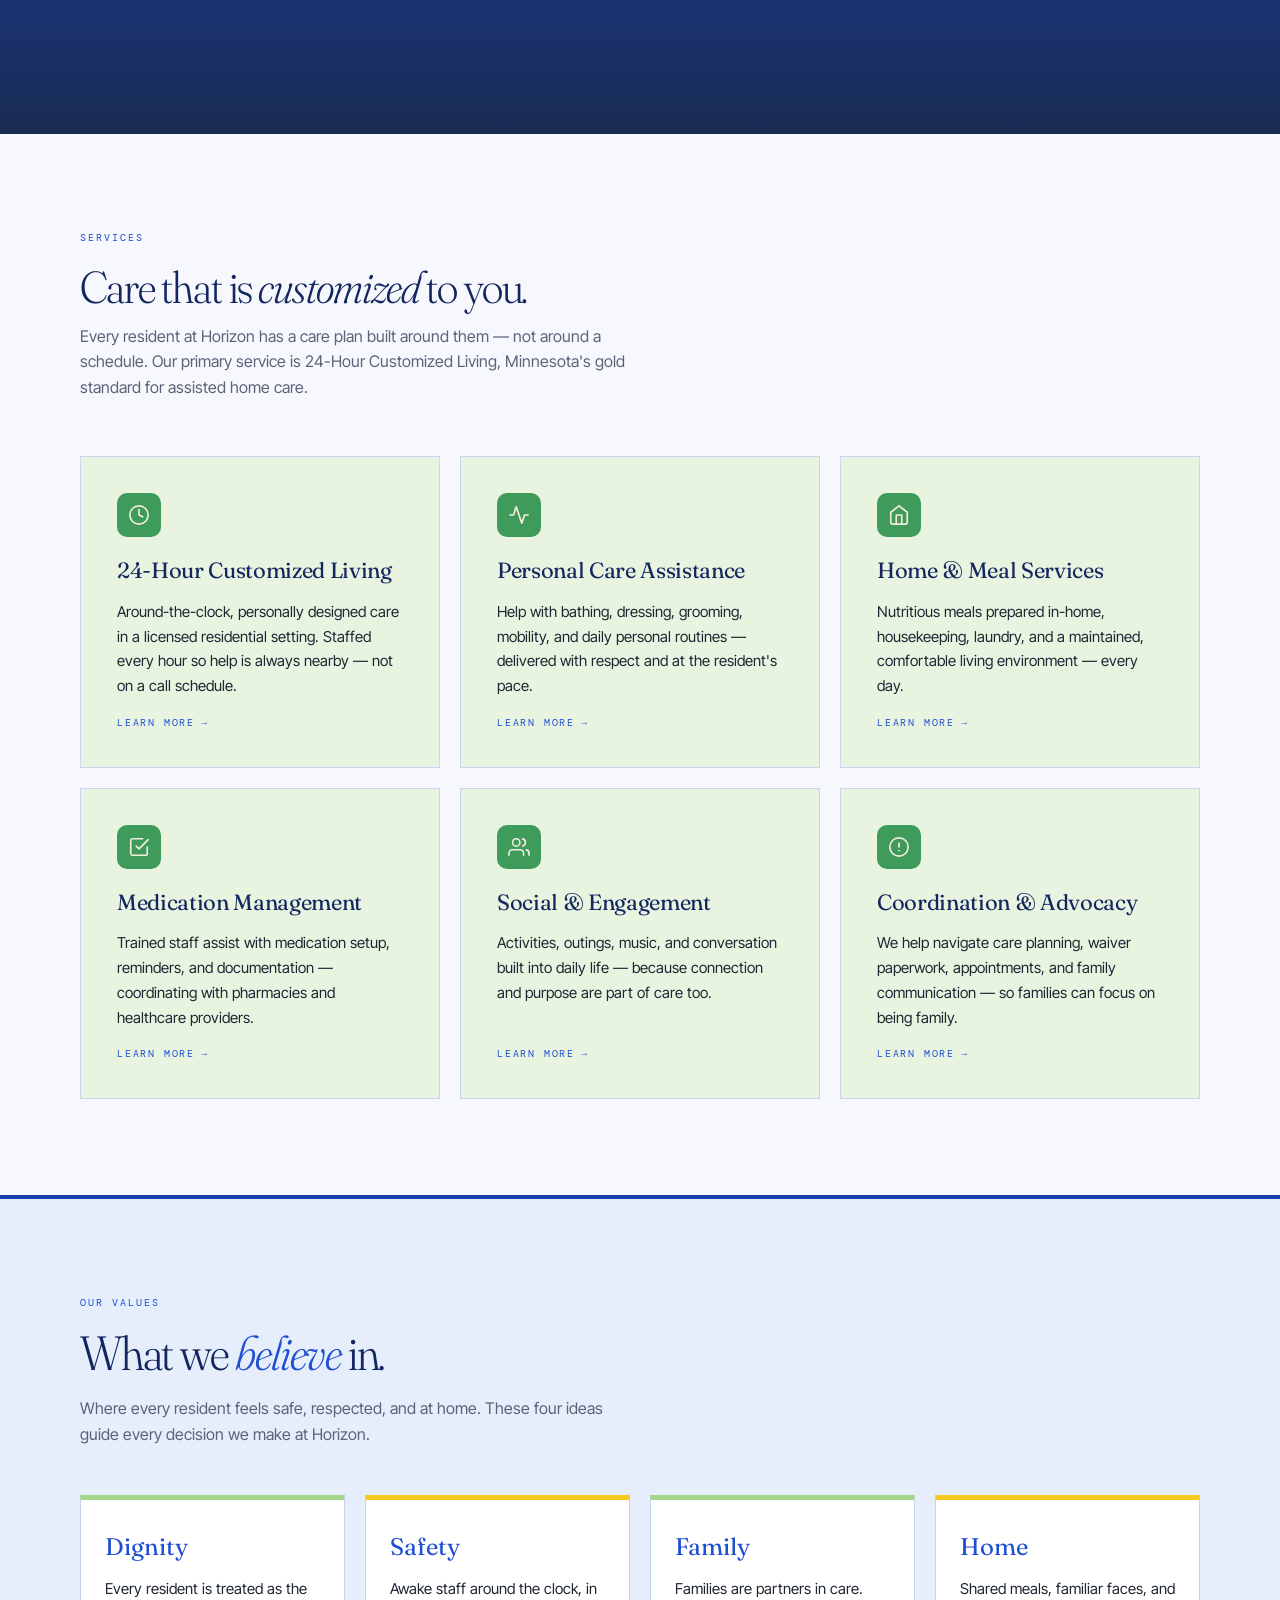
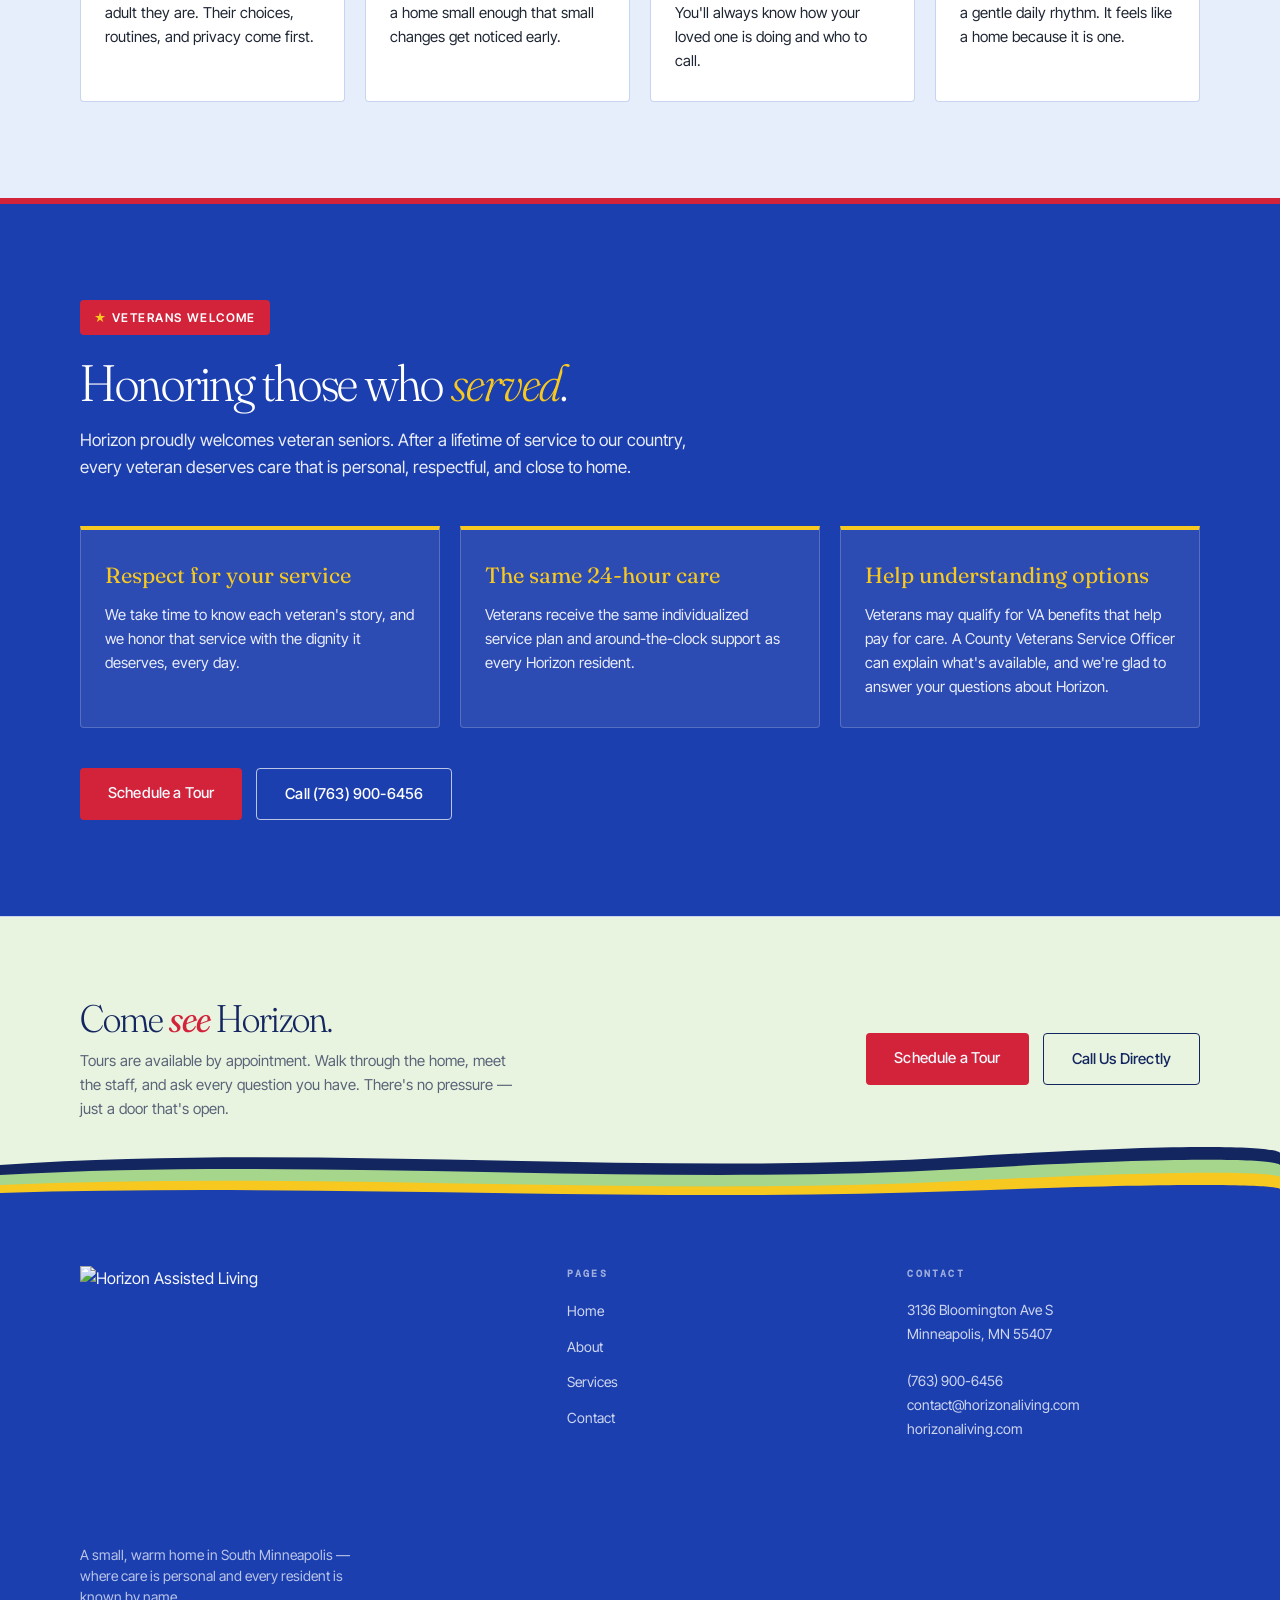
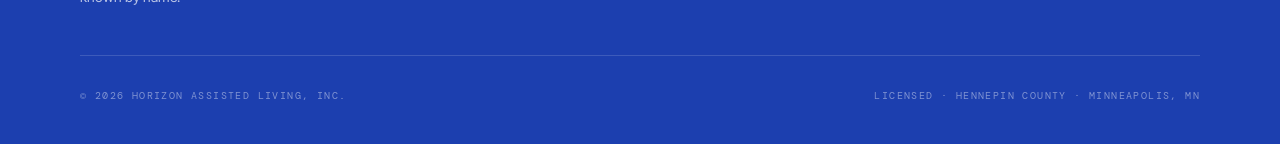
==== commit 9099190e: "Add files via upload" ====
--- a/index.html
+++ b/index.html
@@ -139,8 +139,7 @@
   <nav class="nav">
     <div class="container">
       <a href="index.html" class="nav-logo" aria-label="Horizon Assisted Living — home">
-        <div class="word">Horiz<em>o</em>n</div>
-        <div class="sub">Assisted Living</div>
+        <img src="logo.png" alt="Horizon Assisted Living" class="nav-logo-img" width="253" height="260" />
       </a>
       <ul class="nav-links" id="nav-links">
         <li><a href="index.html" class="active">Home</a></li>
@@ -404,8 +403,7 @@
     <div class="container">
       <div class="footer-grid">
         <div class="footer-logo">
-          <div class="word">Horiz<em>o</em>n</div>
-          <div class="sub">Assisted Living</div>
+          <img src="logo.png" alt="Horizon Assisted Living" class="footer-logo-img" width="253" height="260" />
           <p class="tagline">A small, warm home in South Minneapolis — where care is personal and every resident is known by name.</p>
         </div>
         <div class="footer-col">
--- a/css/styles.css
+++ b/css/styles.css
@@ -1241,3 +1241,50 @@
 .service-card .sc-icon { background: #3E9B5A; }
 .value-card { border-top-color: var(--sage); }
 .value-card:nth-child(even) { border-top-color: var(--sun); }
+
+/* ——— Veterans ——— */
+.veterans-section {
+  padding: 96px 0;
+  background: var(--meadow);
+  color: #FFFFFF;
+  border-top: 6px solid var(--terracotta);
+}
+.vet-badge {
+  display: inline-block;
+  background: var(--terracotta);
+  color: #FFFFFF;
+  font-weight: 600;
+  font-size: 12px;
+  letter-spacing: 0.12em;
+  text-transform: uppercase;
+  padding: 8px 14px;
+  border-radius: var(--radius);
+  margin-bottom: 20px;
+}
+.vet-badge span { color: var(--sun); }
+.vet-title {
+  font-family: var(--font-display);
+  font-weight: 300;
+  font-variation-settings: var(--display-opsz);
+  font-size: clamp(34px, 4vw, 52px);
+  letter-spacing: -0.025em;
+  line-height: 1.1;
+  margin-bottom: 16px;
+}
+.vet-title em { font-style: italic; color: var(--sun); }
+.vet-sub { max-width: 620px; font-size: 17px; line-height: 1.6; opacity: 0.9; margin-bottom: 44px; }
+.vet-grid { display: grid; grid-template-columns: repeat(3, minmax(0, 1fr)); gap: 20px; }
+.vet-card {
+  background: rgba(255,255,255,0.07);
+  border: 1px solid rgba(255,255,255,0.2);
+  border-top: 4px solid var(--sun);
+  border-radius: 0 0 var(--radius) var(--radius);
+  padding: 28px 24px;
+}
+.vet-card h3 { font-family: var(--font-display); font-weight: 400; font-size: 22px; color: var(--sun); margin-bottom: 10px; }
+.vet-card p { font-size: 15px; line-height: 1.6; opacity: 0.9; }
+.vet-actions { display: flex; gap: 14px; flex-wrap: wrap; margin-top: 40px; }
+.vet-call { border-color: rgba(255,255,255,0.7) !important; color: #FFFFFF !important; }
+.vet-call:hover { background: #FFFFFF; color: var(--meadow) !important; }
+@media (max-width: 900px) { .vet-grid { grid-template-columns: 1fr; } }
+@media (max-width: 640px) { .veterans-section { padding: 64px 0; } }
